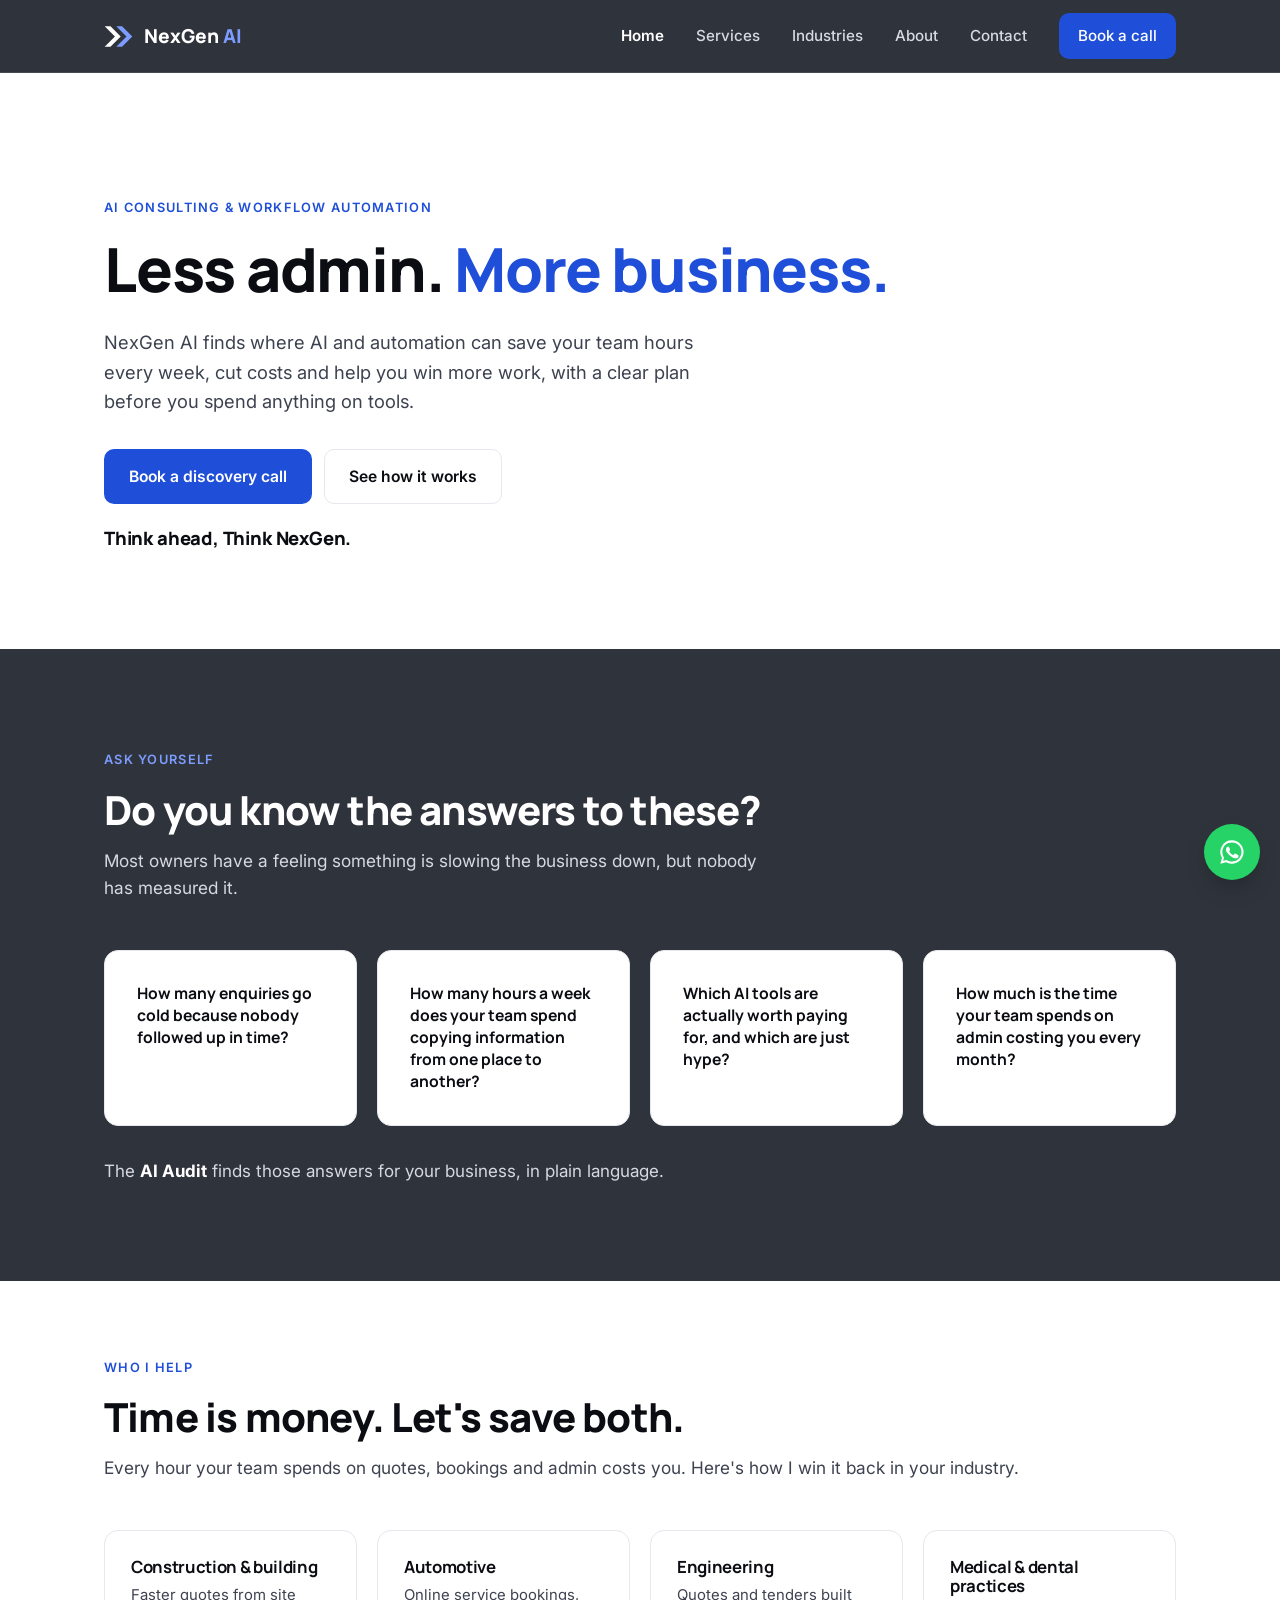
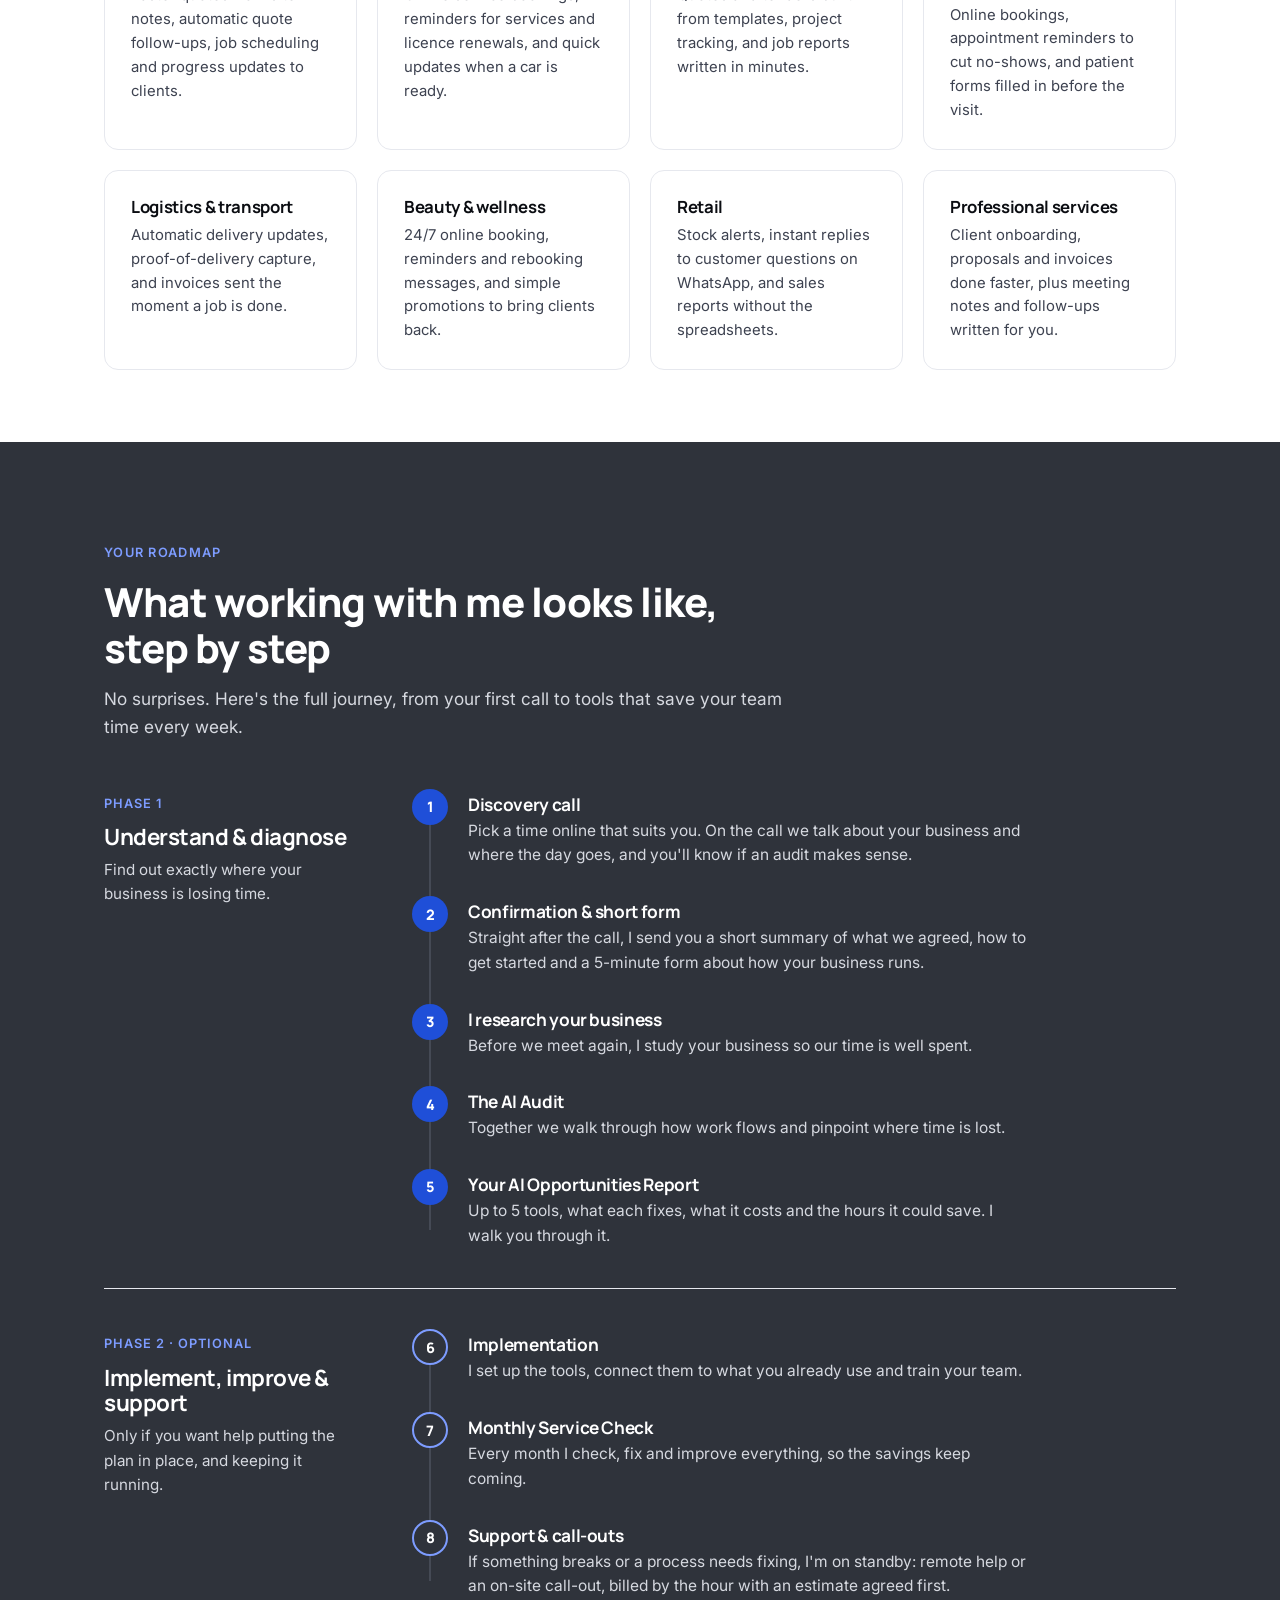
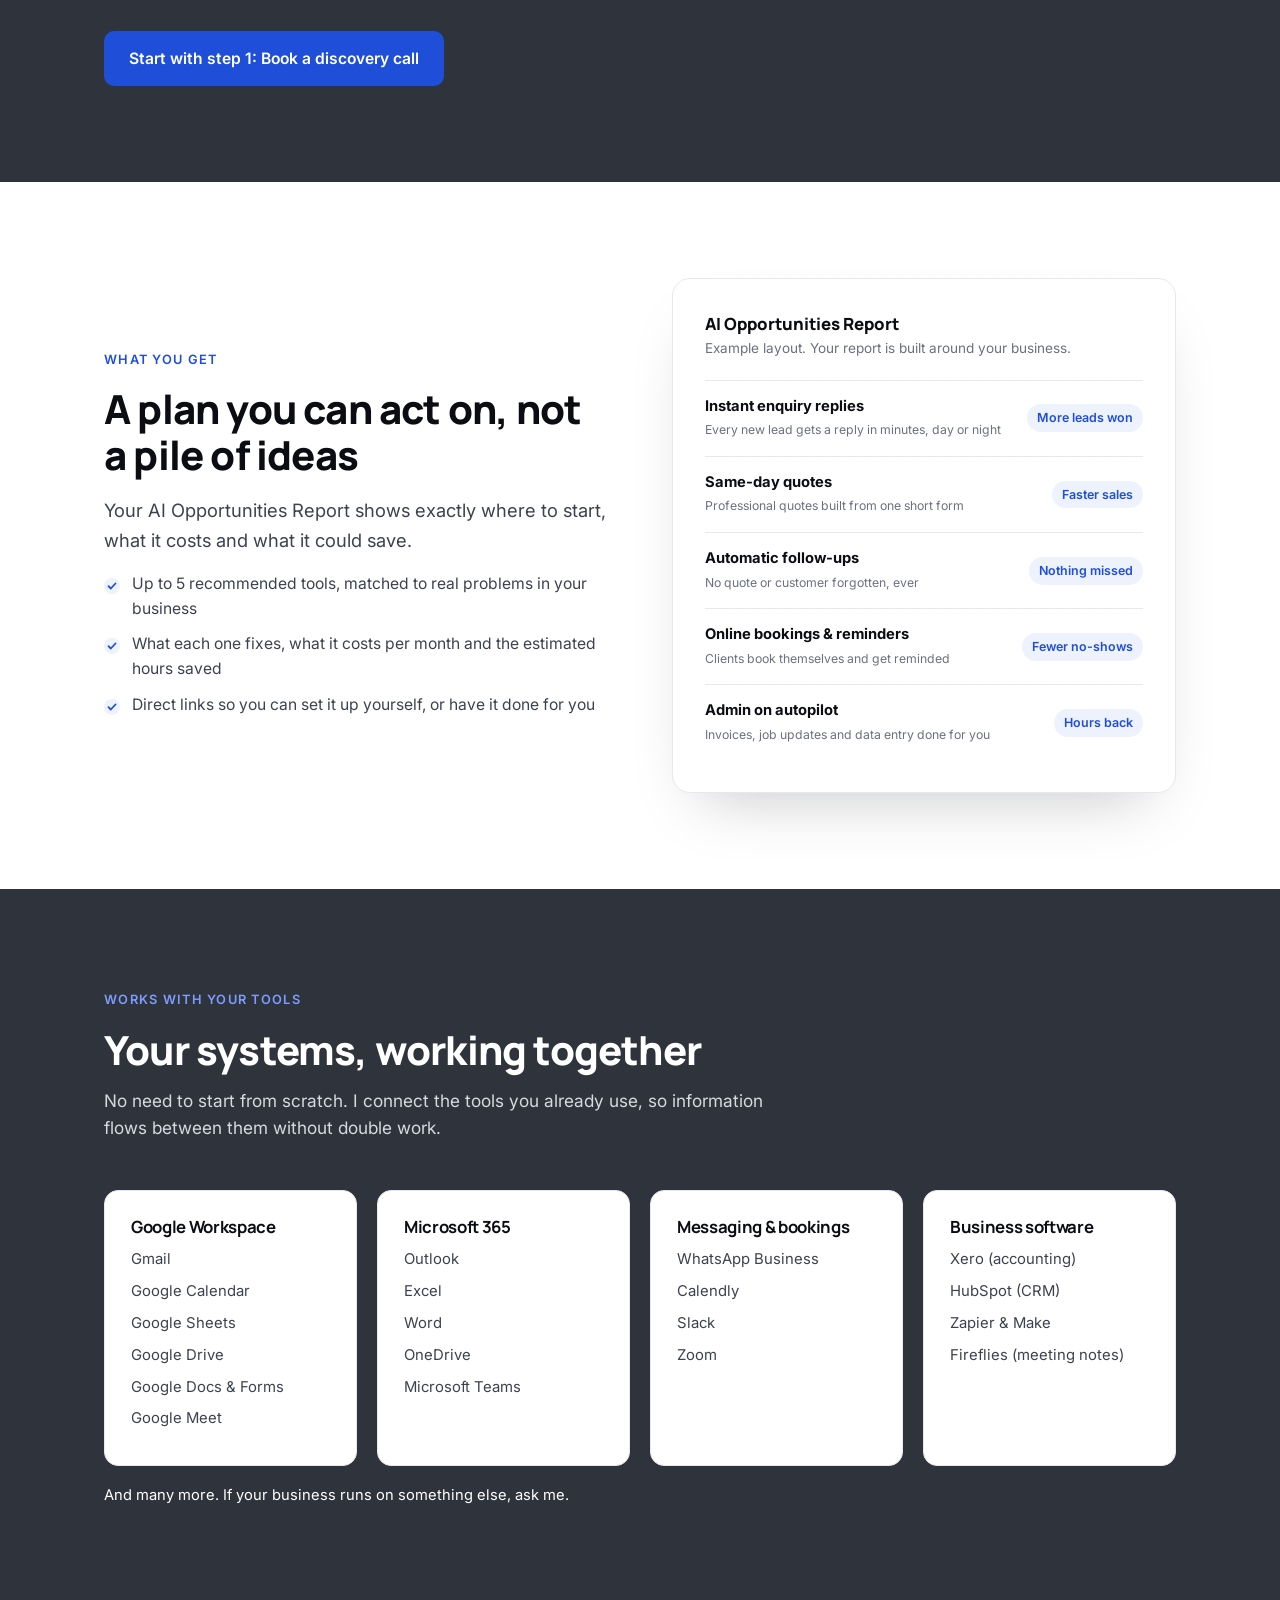
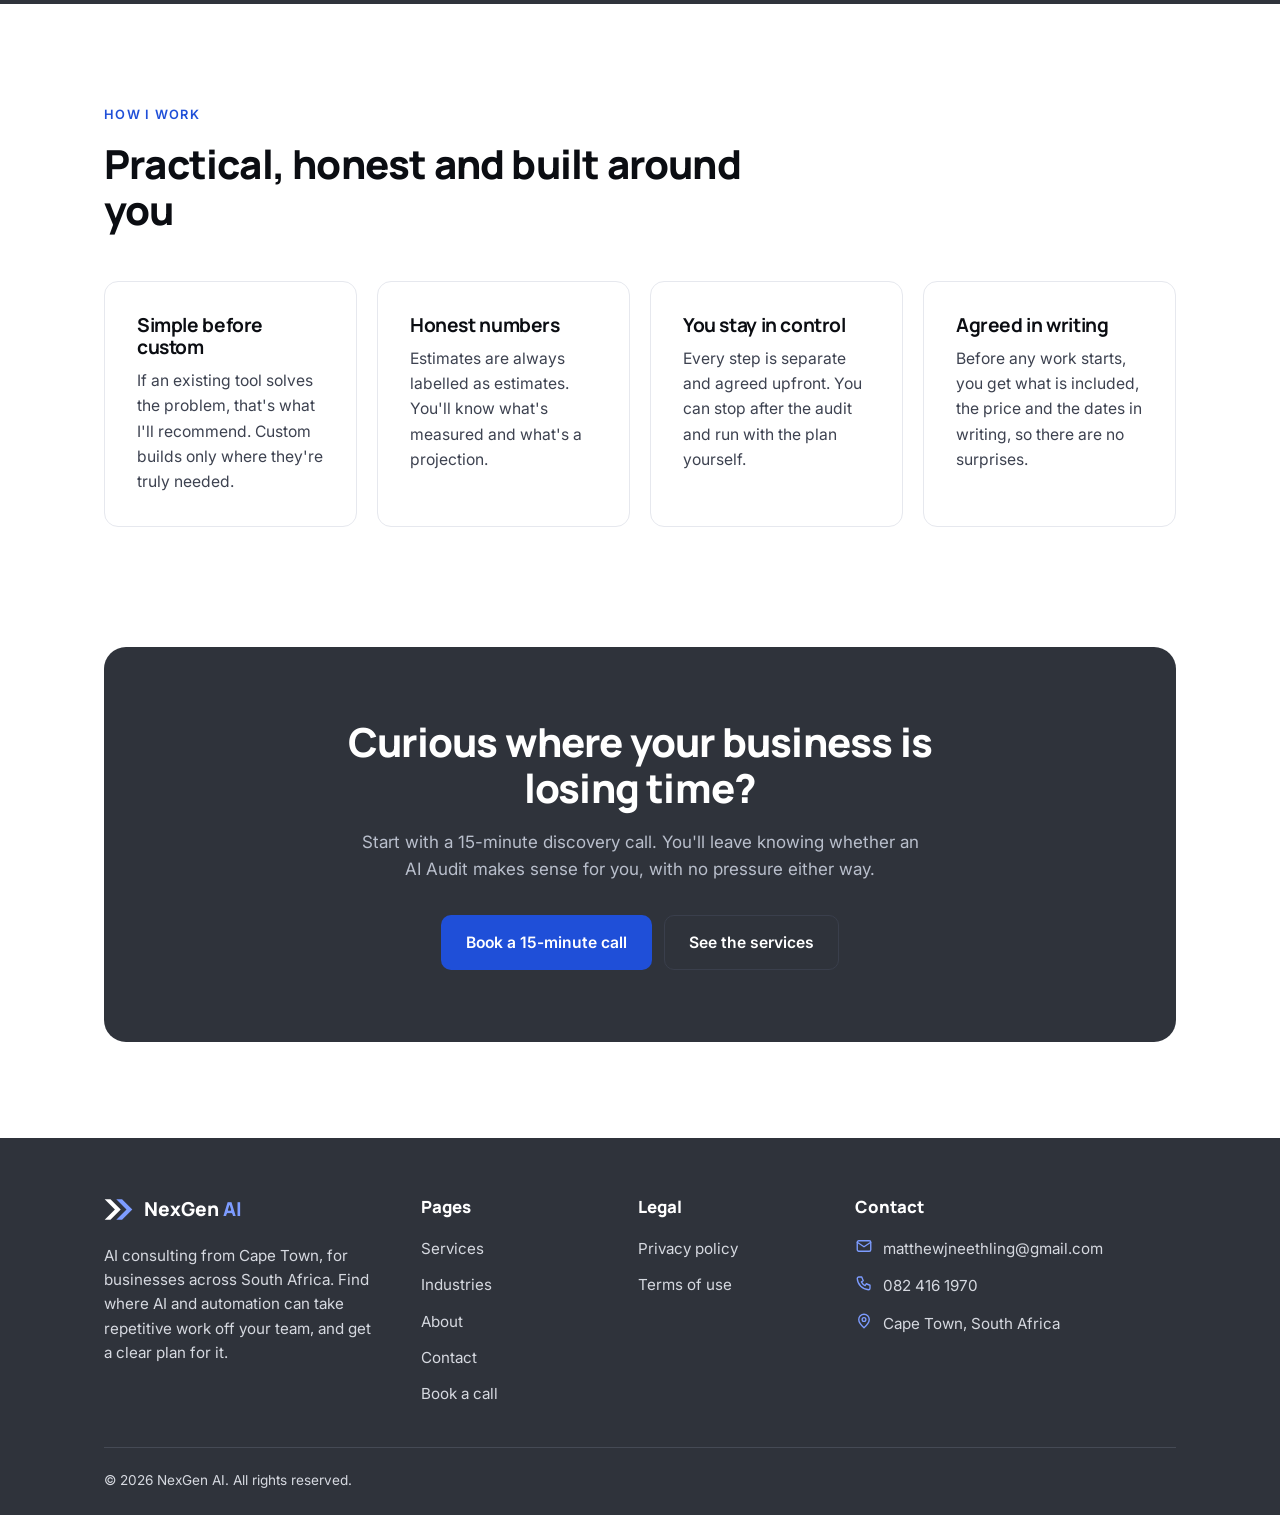
==== index.html @ dd2ae249 "update: website — structured 'Available times' block on booking page (not yet published) Co-Authored" ====
<!doctype html>
<html lang="en">
<head>
  <meta charset="utf-8">
  <meta name="viewport" content="width=device-width, initial-scale=1">
  <title>NexGen AI | AI Consulting in Cape Town</title>
  <meta name="description" content="NexGen AI finds where AI and automation can take repetitive work off your team, and gives you a clear, practical plan before you spend on tools.">
  <link rel="preconnect" href="https://fonts.googleapis.com">
  <link rel="preconnect" href="https://fonts.gstatic.com" crossorigin>
  <link href="https://fonts.googleapis.com/css2?family=Inter:wght@400;500;600&family=Manrope:wght@700;800&display=swap" rel="stylesheet">
  <link rel="icon" href="assets/favicon.svg" type="image/svg+xml">
  <link rel="stylesheet" href="styles.css?v=20">
  <link rel="stylesheet" href="theme-test.css?v=23">
  <script src="main.js?v=3" defer></script>
</head>
<body>
<header class="site-header">
  <nav class="wrap nav" aria-label="Main">
    <a href="index.html" class="logo"><svg class="logo-mark" viewBox="0 0 44 36" aria-hidden="true"><path d="M1 3H9.5L24.5 18L9.5 33H1L16 18Z" class="chev-a block"/><path d="M18 3H26.5L41.5 18L26.5 33H18L33 18Z" class="chev-b block"/></svg><span>NexGen <span class="ai">AI</span></span></a>
    <button class="nav-toggle" aria-label="Open menu" aria-expanded="false"><span></span><span></span><span></span></button>
    <ul class="nav-links">
      <li><a href="index.html" class="active" aria-current="page">Home</a></li>
      <li><a href="services.html">Services</a></li>
      <li><a href="index.html#industries">Industries</a></li>
      <li><a href="about.html">About</a></li>
      <li><a href="contact.html">Contact</a></li>
      <li><a href="book.html" class="btn btn-primary btn-sm">Book a call</a></li>
    </ul>
  </nav>
</header>
<main>
<section class="hero">
  <div class="wrap">
    <span class="eyebrow">AI consulting &amp; workflow automation</span>
    <h1>Less admin. <em>More business.</em></h1>
    <p class="lead">NexGen AI finds where AI and automation can save your team hours every week, cut costs and help you win more work, with a clear plan before you spend anything on tools.</p>
    <div class="btn-row">
      <a href="book.html" class="btn btn-primary">Book a discovery call</a>
      <a href="#how-it-works" class="btn btn-ghost">See how it works</a>
    </div>
    <p class="hero-note hero-slogan">Think ahead, Think NexGen.</p>
  </div>
</section>

<section class="section-soft">
  <div class="wrap">
    <div class="section-head">
      <span class="eyebrow">Ask yourself</span>
      <h2>Do you know the answers to these?</h2>
      <p>Most owners have a feeling something is slowing the business down, but nobody has measured it.</p>
    </div>
    <div class="grid grid-4">
      <div class="card"><p class="question">How many enquiries go cold because nobody followed up in time?</p></div>
      <div class="card"><p class="question">How many hours a week does your team spend copying information from one place to another?</p></div>
      <div class="card"><p class="question">Which AI tools are actually worth paying for, and which are just hype?</p></div>
      <div class="card"><p class="question">How much is the time your team spends on admin costing you every month?</p></div>
    </div>
    <p style="margin-top:32px;color:var(--ink-soft)">The <strong style="color:var(--ink)">AI Audit</strong> finds those answers for your business, in plain language.</p>
  </div>
</section>

<section class="compact" id="industries">
  <div class="wrap">
    <div class="section-head section-head-wide">
      <span class="eyebrow">Who I help</span>
      <h2>Time is money. Let's save both.</h2>
      <p>Every hour your team spends on quotes, bookings and admin costs you. Here's how I win it back in your industry.</p>
    </div>
    <div class="grid grid-4 industry-grid">
      <div class="card industry-card"><h3>Construction &amp; building</h3><p>Faster quotes from site notes, automatic quote follow-ups, job scheduling and progress updates to clients.</p></div>
      <div class="card industry-card"><h3>Automotive</h3><p>Online service bookings, reminders for services and licence renewals, and quick updates when a car is ready.</p></div>
      <div class="card industry-card"><h3>Engineering</h3><p>Quotes and tenders built from templates, project tracking, and job reports written in minutes.</p></div>
      <div class="card industry-card"><h3>Medical &amp; dental practices</h3><p>Online bookings, appointment reminders to cut no-shows, and patient forms filled in before the visit.</p></div>
      <div class="card industry-card"><h3>Logistics &amp; transport</h3><p>Automatic delivery updates, proof-of-delivery capture, and invoices sent the moment a job is done.</p></div>
      <div class="card industry-card"><h3>Beauty &amp; wellness</h3><p>24/7 online booking, reminders and rebooking messages, and simple promotions to bring clients back.</p></div>
      <div class="card industry-card"><h3>Retail</h3><p>Stock alerts, instant replies to customer questions on WhatsApp, and sales reports without the spreadsheets.</p></div>
      <div class="card industry-card"><h3>Professional services</h3><p>Client onboarding, proposals and invoices done faster, plus meeting notes and follow-ups written for you.</p></div>
    </div>
  </div>
</section>

<section id="how-it-works" class="section-soft">
  <div class="wrap">
    <div class="section-head">
      <span class="eyebrow">Your roadmap</span>
      <h2>What working with me looks like, step by step</h2>
      <p>No surprises. Here's the full journey, from your first call to tools that save your team time every week.</p>
    </div>
    <div class="roadmap">
      <div class="road-phase">
        <div class="phase-label"><span>Phase 1</span><h3>Understand &amp; diagnose</h3><p>Find out exactly where your business is losing time.</p></div>
        <ol class="road-steps">
        <li class="road-step"><span class="road-dot">1</span><div><div class="road-top"><h3>Discovery call</h3></div><p>Pick a time online that suits you. On the call we talk about your business and where the day goes, and you'll know if an audit makes sense.</p></div></li>
        <li class="road-step"><span class="road-dot">2</span><div><div class="road-top"><h3>Confirmation &amp; short form</h3></div><p>Straight after the call, I send you a short summary of what we agreed, how to get started and a 5-minute form about how your business runs.</p></div></li>
        <li class="road-step"><span class="road-dot">3</span><div><div class="road-top"><h3>I research your business</h3></div><p>Before we meet again, I study your business so our time is well spent.</p></div></li>
        <li class="road-step"><span class="road-dot">4</span><div><div class="road-top"><h3>The AI Audit</h3></div><p>Together we walk through how work flows and pinpoint where time is lost.</p></div></li>
        <li class="road-step"><span class="road-dot">5</span><div><div class="road-top"><h3>Your AI Opportunities Report</h3></div><p>Up to 5 tools, what each fixes, what it costs and the hours it could save. I walk you through it.</p></div></li>
        </ol>
      </div>
      <div class="road-phase">
        <div class="phase-label"><span>Phase 2 · optional</span><h3>Implement, improve &amp; support</h3><p>Only if you want help putting the plan in place, and keeping it running.</p></div>
        <ol class="road-steps">
        <li class="road-step rm-step-opt"><span class="road-dot">6</span><div><div class="road-top"><h3>Implementation</h3></div><p>I set up the tools, connect them to what you already use and train your team.</p></div></li>
        <li class="road-step rm-step-opt"><span class="road-dot">7</span><div><div class="road-top"><h3>Monthly Service Check</h3></div><p>Every month I check, fix and improve everything, so the savings keep coming.</p></div></li>
        <li class="road-step rm-step-opt"><span class="road-dot">8</span><div><div class="road-top"><h3>Support &amp; call-outs</h3></div><p>If something breaks or a process needs fixing, I'm on standby: remote help or an on-site call-out, billed by the hour with an estimate agreed first.</p></div></li>
        </ol>
      </div>
    </div>
    <div class="btn-row"><a href="book.html" class="btn btn-primary">Start with step 1: Book a discovery call</a></div>
  </div>
</section>

<section>
  <div class="wrap split">
    <div>
      <span class="eyebrow">What you get</span>
      <h2>A plan you can act on, not a pile of ideas</h2>
      <p class="lead" style="margin-top:18px">Your AI Opportunities Report shows exactly where to start, what it costs and what it could save.</p>
      <ul class="ticks">
        <li>Up to 5 recommended tools, matched to real problems in your business</li>
        <li>What each one fixes, what it costs per month and the estimated hours saved</li>
        <li>Direct links so you can set it up yourself, or have it done for you</li>
      </ul>
    </div>
    <div class="report-mock" aria-label="Example of the report layout">
      <div class="rm-title">AI Opportunities Report</div>
      <div class="rm-sub">Example layout. Your report is built around your business.</div>
      <div class="rm-row"><div><b>Instant enquiry replies</b><small>Every new lead gets a reply in minutes, day or night</small></div><span class="rm-tag">More leads won</span></div>
      <div class="rm-row"><div><b>Same-day quotes</b><small>Professional quotes built from one short form</small></div><span class="rm-tag">Faster sales</span></div>
      <div class="rm-row"><div><b>Automatic follow-ups</b><small>No quote or customer forgotten, ever</small></div><span class="rm-tag">Nothing missed</span></div>
      <div class="rm-row"><div><b>Online bookings &amp; reminders</b><small>Clients book themselves and get reminded</small></div><span class="rm-tag">Fewer no-shows</span></div>
      <div class="rm-row"><div><b>Admin on autopilot</b><small>Invoices, job updates and data entry done for you</small></div><span class="rm-tag">Hours back</span></div>
    </div>
  </div>
</section>

<section class="section-soft">
  <div class="wrap">
    <div class="section-head">
      <span class="eyebrow">Works with your tools</span>
      <h2>Your systems, working together</h2>
      <p>No need to start from scratch. I connect the tools you already use, so information flows between them without double work.</p>
    </div>
    <div class="grid grid-4 tool-grid">
      <div class="card tool-card"><h3>Google Workspace</h3><ul class="tool-list"><li>Gmail</li><li>Google Calendar</li><li>Google Sheets</li><li>Google Drive</li><li>Google Docs &amp; Forms</li><li>Google Meet</li></ul></div>
      <div class="card tool-card"><h3>Microsoft 365</h3><ul class="tool-list"><li>Outlook</li><li>Excel</li><li>Word</li><li>OneDrive</li><li>Microsoft Teams</li></ul></div>
      <div class="card tool-card"><h3>Messaging &amp; bookings</h3><ul class="tool-list"><li>WhatsApp Business</li><li>Calendly</li><li>Slack</li><li>Zoom</li></ul></div>
      <div class="card tool-card"><h3>Business software</h3><ul class="tool-list"><li>Xero (accounting)</li><li>HubSpot (CRM)</li><li>Zapier &amp; Make</li><li>Fireflies (meeting notes)</li></ul></div>
    </div>
    <p class="chips-note">And many more. If your business runs on something else, ask me.</p>
  </div>
</section>

<section class="sec-how">
  <div class="wrap">
    <div class="section-head">
      <span class="eyebrow">How I work</span>
      <h2>Practical, honest and built around you</h2>
    </div>
    <div class="grid grid-4">
      <div class="card"><h3>Simple before custom</h3><p>If an existing tool solves the problem, that's what I'll recommend. Custom builds only where they're truly needed.</p></div>
      <div class="card"><h3>Honest numbers</h3><p>Estimates are always labelled as estimates. You'll know what's measured and what's a projection.</p></div>
      <div class="card"><h3>You stay in control</h3><p>Every step is separate and agreed upfront. You can stop after the audit and run with the plan yourself.</p></div>
      <div class="card"><h3>Agreed in writing</h3><p>Before any work starts, you get what is included, the price and the dates in writing, so there are no surprises.</p></div>
    </div>
  </div>
</section>
<section class="sec-cta">
  <div class="wrap">
    <div class="cta-band">
      <h2>Curious where your business is losing time?</h2>
      <p>Start with a 15-minute discovery call. You'll leave knowing whether an AI Audit makes sense for you, with no pressure either way.</p>
      <div class="btn-row">
        <a href="book.html" class="btn btn-primary">Book a 15-minute call</a>
        <a href="services.html" class="btn btn-ghost">See the services</a>
      </div>
    </div>
  </div>
</section>
</main>
<footer class="site-footer">
  <div class="wrap">
    <div class="footer-cols">
      <div class="fcol fcol-brand">
        <a href="index.html" class="logo"><svg class="logo-mark" viewBox="0 0 44 36" aria-hidden="true"><path d="M1 3H9.5L24.5 18L9.5 33H1L16 18Z" class="chev-a block"/><path d="M18 3H26.5L41.5 18L26.5 33H18L33 18Z" class="chev-b block"/></svg><span>NexGen <span class="ai">AI</span></span></a>
        <p>AI consulting from Cape Town, for businesses across South Africa. Find where AI and automation can take repetitive work off your team, and get a clear plan for it.</p>
      </div>
      <div class="fcol">
        <h4>Pages</h4>
        <ul><li><a href="services.html">Services</a></li><li><a href="index.html#industries">Industries</a></li><li><a href="about.html">About</a></li><li><a href="contact.html">Contact</a></li><li><a href="book.html">Book a call</a></li></ul>
      </div>
      <div class="fcol">
        <h4>Legal</h4>
        <ul><li><a href="privacy.html">Privacy policy</a></li><li><a href="terms.html">Terms of use</a></li></ul>
      </div>
      <div class="fcol">
        <h4>Contact</h4>
        <ul class="fcontact"><li><a href="mailto:matthewjneethling@gmail.com" aria-label="Email"><svg class="ficon" viewBox="0 0 24 24" aria-hidden="true"><rect x="3" y="5" width="18" height="14" rx="2"/><path d="m3 7 9 6 9-6"/></svg><span>matthewjneethling@<wbr>gmail.com</span></a></li><li><a href="tel:+27824161970" aria-label="Phone"><svg class="ficon" viewBox="0 0 24 24" aria-hidden="true"><path d="M5 4h4l2 5-2.5 1.5a11 11 0 0 0 5 5L15 13l5 2v4a2 2 0 0 1-2 2A16 16 0 0 1 3 6a2 2 0 0 1 2-2z"/></svg><span>082 416 1970</span></a></li><li><span class="floc" aria-label="Location"><svg class="ficon" viewBox="0 0 24 24" aria-hidden="true"><path d="M12 21s-7-6.2-7-11a7 7 0 0 1 14 0c0 4.8-7 11-7 11z"/><circle cx="12" cy="10" r="2.5"/></svg><span>Cape Town, South Africa</span></span></li></ul>
      </div>
    </div>
    <div class="footer-bottom"><span>© <span data-year>2026</span> NexGen AI. All rights reserved.</span></div>
  </div>
</footer>
<a class="wa-float" href="https://wa.me/27824161970" target="_blank" rel="noopener" aria-label="Chat on WhatsApp"><svg viewBox="0 0 24 24" aria-hidden="true"><path fill="#fff" d="M12 2a10 10 0 0 0-8.6 15.1L2 22l5-1.3A10 10 0 1 0 12 2zm0 18.2c-1.5 0-3-.4-4.3-1.2l-.3-.2-3 .8.8-2.9-.2-.3A8.2 8.2 0 1 1 12 20.2zm4.5-6.1c-.2-.1-1.5-.7-1.7-.8-.2-.1-.4-.1-.6.1l-.8 1c-.1.2-.3.2-.5.1a6.7 6.7 0 0 1-3.3-2.9c-.3-.4.2-.4.7-1.4.1-.2 0-.3 0-.5l-.8-1.8c-.2-.5-.4-.4-.6-.4h-.5a1 1 0 0 0-.7.3 3 3 0 0 0-.9 2.2 5.2 5.2 0 0 0 1.1 2.7 11.9 11.9 0 0 0 4.6 4c1.7.7 2.4.8 3.2.7.5-.1 1.5-.6 1.8-1.2.2-.6.2-1.1.1-1.2l-.4-.3z"/></svg></a>
</body>
</html>
---- styles.css ----
/* NexGen AI — website styles */
:root {
  --ink: #0b0d12;
  --ink-soft: #3d4250;
  --muted: #6b7180;
  --line: #e6e8ee;
  --bg: #ffffff;
  --bg-soft: #f6f7fa;
  --accent: #1f4fd8;
  --accent-dark: #163aa3;
  --accent-tint: #eef2fd;
  --radius: 14px;
  --max: 1120px;
}

* { box-sizing: border-box; margin: 0; padding: 0; }
html { scroll-behavior: smooth; }
body {
  font-family: "Inter", system-ui, -apple-system, sans-serif;
  color: var(--ink);
  background: var(--bg);
  line-height: 1.6;
  font-size: 17px;
  -webkit-font-smoothing: antialiased;
}
img { max-width: 100%; display: block; }
a { color: inherit; }

.wrap { max-width: var(--max); margin: 0 auto; padding: 0 24px; }

h1, h2, h3 { font-family: "Manrope", "Inter", sans-serif; line-height: 1.15; letter-spacing: -0.02em; }
h1 { font-size: clamp(2.3rem, 5.2vw, 3.8rem); font-weight: 800; }
h2 { font-size: clamp(1.7rem, 3.4vw, 2.5rem); font-weight: 800; }
h3 { font-size: 1.2rem; font-weight: 700; }
p.lead { font-size: 1.15rem; color: var(--ink-soft); max-width: 640px; }
.eyebrow {
  display: inline-block; font-size: 0.8rem; font-weight: 600; letter-spacing: 0.1em;
  text-transform: uppercase; color: var(--accent); margin-bottom: 16px;
}

/* Header */
.site-header {
  position: sticky; top: 0; z-index: 50;
  background: rgba(255, 255, 255, 0.92); backdrop-filter: blur(10px);
  border-bottom: 1px solid var(--line);
}
.nav { display: flex; align-items: center; justify-content: space-between; height: 72px; }
.logo { display: flex; align-items: center; gap: 10px; text-decoration: none; font-family: "Manrope", sans-serif; font-weight: 800; font-size: 1.2rem; }
.logo-mark { width: 30px; height: 25px; flex: none; }
.logo-mark path { fill: none; stroke-width: 6; stroke-linecap: round; stroke-linejoin: round; }
.logo-mark .chev-a { stroke: var(--ink); }
.logo-mark .chev-b { stroke: var(--accent); }
.logo span.ai { color: var(--accent); }
.nav-links { display: flex; align-items: center; gap: 32px; list-style: none; }
.nav-links a { text-decoration: none; font-size: 0.95rem; font-weight: 500; color: var(--ink-soft); }
.nav-links a:hover, .nav-links a.active { color: var(--ink); }
.nav-links a.active { font-weight: 600; }
.nav-toggle { display: none; background: none; border: 0; cursor: pointer; padding: 8px; }
.nav-toggle span { display: block; width: 22px; height: 2px; background: var(--ink); margin: 5px 0; }

/* Buttons */
.btn {
  display: inline-flex; align-items: center; gap: 8px; padding: 14px 24px; border-radius: 10px;
  font-weight: 600; font-size: 0.98rem; text-decoration: none; transition: 0.15s ease; border: 1.5px solid transparent;
}
.btn-primary { background: var(--accent); color: #fff; }
.btn-primary:hover { background: var(--accent-dark); }
.btn-ghost { border-color: var(--line); color: var(--ink); background: #fff; }
.btn-ghost:hover { border-color: var(--ink); }
.btn-sm { padding: 10px 18px; font-size: 0.9rem; }
.btn-row { display: flex; flex-wrap: wrap; gap: 12px; margin-top: 32px; }

/* Sections */
section { padding: 96px 0; }
.section-soft { background: var(--bg-soft); }
.section-head { max-width: 680px; margin-bottom: 48px; }
.section-head p { color: var(--ink-soft); margin-top: 14px; font-size: 1.08rem; }

.hero { padding: 120px 0 96px; }
.hero h1 { max-width: 860px; }
.hero h1 em { font-style: normal; color: var(--accent); }
.hero p.lead { margin-top: 24px; }
.hero-note { margin-top: 20px; font-size: 0.9rem; color: var(--muted); }

.page-hero { padding: 96px 0 56px; border-bottom: 1px solid var(--line); }
.page-hero p.lead { margin-top: 20px; }

/* Grids & cards */
.grid { display: grid; gap: 20px; }
.grid-3 { grid-template-columns: repeat(3, 1fr); }
.grid-2 { grid-template-columns: repeat(2, 1fr); }
.grid-4 { grid-template-columns: repeat(4, 1fr); }
.card {
  background: #fff; border: 1px solid var(--line); border-radius: var(--radius); padding: 32px;
}
.card h3 { margin-bottom: 10px; }
.card p { color: var(--ink-soft); font-size: 0.98rem; }
.card .num {
  font-family: "Manrope", sans-serif; font-weight: 800; font-size: 0.85rem; color: var(--accent);
  background: var(--accent-tint); width: 36px; height: 36px; border-radius: 9px;
  display: grid; place-items: center; margin-bottom: 20px;
}
.question { font-family: "Manrope", sans-serif; font-weight: 700; font-size: 1.15rem; line-height: 1.4; }

.ticks { list-style: none; margin-top: 16px; }
.ticks li { position: relative; padding-left: 28px; margin: 10px 0; color: var(--ink-soft); font-size: 0.98rem; }
.ticks li::before {
  content: ""; position: absolute; left: 0; top: 7px; width: 16px; height: 16px; border-radius: 50%;
  background: var(--accent-tint) url("data:image/svg+xml,%3Csvg xmlns='http://www.w3.org/2000/svg' viewBox='0 0 16 16'%3E%3Cpath d='M4.5 8.2l2.3 2.3 4.7-5' fill='none' stroke='%231f4fd8' stroke-width='1.8' stroke-linecap='round' stroke-linejoin='round'/%3E%3C/svg%3E") center/16px no-repeat;
}

/* Split layout */
.split { display: grid; grid-template-columns: 1fr 1fr; gap: 64px; align-items: center; }
.report-mock {
  background: #fff; border: 1px solid var(--line); border-radius: 18px; padding: 32px;
  box-shadow: 0 30px 60px -30px rgba(11, 13, 18, 0.25);
}
.report-mock .rm-title { font-family: "Manrope", sans-serif; font-weight: 800; font-size: 1.05rem; }
.report-mock .rm-sub { color: var(--muted); font-size: 0.85rem; margin-bottom: 20px; }
.rm-row { display: grid; grid-template-columns: 1fr auto; gap: 12px; padding: 14px 0; border-top: 1px solid var(--line); font-size: 0.92rem; }
.rm-row b { display: block; }
.rm-row small { color: var(--muted); }
.rm-tag { font-size: 0.78rem; font-weight: 600; color: var(--accent); background: var(--accent-tint); padding: 4px 10px; border-radius: 99px; align-self: center; white-space: nowrap; }

/* Services */
.service { display: grid; grid-template-columns: 220px 1fr; gap: 48px; padding: 48px 0; border-top: 1px solid var(--line); }
.service:first-child { border-top: 0; padding-top: 0; }
.service-label .step { font-size: 0.8rem; font-weight: 600; letter-spacing: 0.08em; text-transform: uppercase; color: var(--muted); }
.service-label h3 { font-size: 1.5rem; margin-top: 8px; }
.service-label .badge { display: inline-block; margin-top: 12px; font-size: 0.78rem; font-weight: 600; color: #fff; background: var(--ink); padding: 4px 10px; border-radius: 99px; }
.service-body p { color: var(--ink-soft); }
.service-body p.quote { font-size: 1.15rem; color: var(--ink); font-weight: 500; margin-bottom: 12px; }

/* FAQ */
.faq details { border-top: 1px solid var(--line); padding: 22px 0; }
.faq details:last-child { border-bottom: 1px solid var(--line); }
.faq summary { cursor: pointer; font-weight: 600; font-size: 1.05rem; list-style: none; display: flex; justify-content: space-between; gap: 16px; }
.faq summary::after { content: "+"; color: var(--accent); font-size: 1.4rem; line-height: 1; }
.faq details[open] summary::after { content: "–"; }
.faq details p { margin-top: 12px; color: var(--ink-soft); max-width: 760px; }

/* About */
.portrait {
  aspect-ratio: 4 / 5; border-radius: 18px; background: var(--bg-soft); border: 1px dashed #c9ced9;
  display: grid; place-items: center; color: var(--muted); font-size: 0.9rem; text-align: center; padding: 24px;
}
.about-split { grid-template-columns: 320px 1fr; }
.portrait-img { width: 100%; height: auto; max-width: 320px; aspect-ratio: 4 / 5; object-fit: cover; object-position: center 20%; border-radius: 18px; }
@media (max-width: 960px) { .about-split { grid-template-columns: 1fr; } .portrait-img { max-width: 240px; display: block; margin: 0 auto; } }
.prose p { color: var(--ink-soft); margin-bottom: 18px; font-size: 1.05rem; }
.prose p strong { color: var(--ink); }

/* Contact */
.contact-card { display: flex; flex-direction: column; gap: 6px; text-decoration: none; transition: 0.15s ease; }
.contact-card:hover { border-color: var(--ink); }
.contact-card .label { font-size: 0.8rem; font-weight: 600; letter-spacing: 0.08em; text-transform: uppercase; color: var(--muted); }
.contact-card .value { font-family: "Manrope", sans-serif; font-weight: 700; font-size: 1.1rem; white-space: nowrap; }
.contact-grid { grid-template-columns: 1.5fr 1fr 1fr; }
.footer-grid li { white-space: nowrap; }
.contact-card .hint { color: var(--accent); font-size: 0.9rem; font-weight: 600; margin-top: 8px; }

/* Booking */
.booking-layout { display: grid; grid-template-columns: 340px 1fr; gap: 48px; align-items: start; }
.calendly-inline-widget { min-width: 320px; height: 720px; border: 1px solid var(--line); border-radius: var(--radius); overflow: hidden; }

/* CTA band */
.cta-band { background: var(--ink); color: #fff; border-radius: 22px; padding: 72px 56px; text-align: center; }
.cta-band h2 { max-width: 700px; margin: 0 auto; }
.cta-band p { color: #b9bfcc; margin: 18px auto 0; max-width: 560px; }
.cta-band .btn-row { justify-content: center; }
.cta-band .btn-ghost { background: transparent; color: #fff; border-color: #3a3f4c; }
.cta-band .btn-ghost:hover { border-color: #fff; }

/* Footer */
.site-footer { border-top: 1px solid var(--line); padding: 56px 0 40px; font-size: 0.92rem; color: var(--ink-soft); }
.footer-grid { display: grid; grid-template-columns: 1.6fr 1fr 1.4fr; gap: 40px; }
.footer-grid h4 { font-size: 0.8rem; text-transform: uppercase; letter-spacing: 0.08em; color: var(--muted); margin-bottom: 14px; }
.footer-grid ul { list-style: none; }
.footer-grid li { margin: 8px 0; }
.footer-grid a { text-decoration: none; }
.footer-grid a:hover { color: var(--ink); }
.footer-bottom { margin-top: 48px; padding-top: 24px; border-top: 1px solid var(--line); color: var(--muted); font-size: 0.85rem; }

/* Responsive */
@media (max-width: 960px) {
  .grid-3, .grid-4 { grid-template-columns: 1fr 1fr; }
  .split, .booking-layout, .contact-grid { grid-template-columns: 1fr; gap: 40px; }
  .contact-grid { gap: 20px; }
  .service { grid-template-columns: 1fr; gap: 16px; }
}
@media (max-width: 720px) {
  body { font-size: 16px; }
  .wrap { padding: 0 16px; }
  section { padding: 72px 0; }
  .hero { padding: 72px 0 64px; }
  .page-hero { padding: 64px 0 40px; }
  .grid-3, .grid-4, .grid-2, .footer-grid { grid-template-columns: 1fr; }
  .nav-toggle { display: block; }
  .nav-links {
    display: none; position: absolute; top: 72px; left: 0; right: 0; flex-direction: column; align-items: flex-start;
    gap: 0; background: #fff; border-bottom: 1px solid var(--line); padding: 8px 16px 20px;
  }
  .nav-links.open { display: flex; }
  .nav-links li { width: 100%; }
  .nav-links a { display: block; padding: 12px 0; font-size: 1.05rem; }
  .nav-links .btn { margin-top: 8px; text-align: center; width: 100%; padding: 14px; }
  .cta-band { padding: 56px 24px; }
  .card { padding: 26px; }
}

/* Fixes: nav button colour, logo spacing */
.nav-links a.btn-primary { color: #fff; }
/* logo text kept in one span */

/* Roadmap (Home) */
.roadmap { display: flex; flex-direction: column; gap: 40px; }
.road-phase { display: grid; grid-template-columns: 260px 1fr; gap: 48px; padding-top: 40px; border-top: 1px solid var(--line); }
.road-phase:first-child { border-top: 0; padding-top: 0; }
.phase-label span { font-size: 0.8rem; font-weight: 600; letter-spacing: 0.08em; text-transform: uppercase; color: var(--accent); }
.phase-label h3 { font-size: 1.4rem; margin: 8px 0; }
.phase-label p { color: var(--ink-soft); font-size: 0.95rem; }
.road-steps { list-style: none; position: relative; }
.road-steps::before { content: ""; position: absolute; left: 17px; top: 18px; bottom: 18px; width: 2px; background: var(--line); }
.road-step { position: relative; display: grid; grid-template-columns: 36px 1fr; gap: 20px; padding: 0 0 28px; }
.road-step:last-child { padding-bottom: 0; }
.road-dot {
  position: relative; z-index: 1; width: 36px; height: 36px; border-radius: 50%; background: var(--accent); color: #fff;
  display: grid; place-items: center; font-family: "Manrope", sans-serif; font-weight: 800; font-size: 0.9rem;
}
.rm-step-opt .road-dot { background: #fff; color: var(--accent); border: 2px solid var(--accent); }
.road-top { display: flex; flex-wrap: wrap; align-items: center; gap: 10px; padding-top: 6px; }
.road-top h3 { font-size: 1.08rem; }
.road-tag { font-size: 0.75rem; font-weight: 600; color: var(--ink-soft); background: var(--bg-soft); border: 1px solid var(--line); padding: 3px 10px; border-radius: 99px; }
.road-step p { color: var(--ink-soft); font-size: 0.97rem; margin-top: 4px; max-width: 560px; }
@media (max-width: 960px) { .road-phase { grid-template-columns: 1fr; gap: 24px; } }

/* Chips: industries and tools */
section.compact { padding: 72px 0; }
.chips { list-style: none; display: flex; flex-wrap: wrap; gap: 10px; }
.chips li { padding: 10px 18px; border: 1px solid var(--line); border-radius: 99px; background: #fff; font-weight: 500; font-size: 0.95rem; color: var(--ink); }
.chips-tools li { font-weight: 600; }
.chips-note { margin-top: 18px; color: var(--muted); font-size: 0.92rem; }

/* WhatsApp button */
.wa-float {
  position: fixed; right: 20px; bottom: 20px; z-index: 60; width: 56px; height: 56px; border-radius: 50%;
  background: #25d366; display: grid; place-items: center; box-shadow: 0 10px 24px -8px rgba(0,0,0,.35); transition: transform .15s ease;
}
.wa-float:hover { transform: scale(1.06); }
.wa-float svg { width: 28px; height: 28px; }
@media (max-width: 720px) {
  section.compact { padding: 56px 0; }
  .chips li { padding: 8px 14px; font-size: 0.9rem; }
  .wa-float { right: 16px; bottom: 16px; width: 52px; height: 52px; }
}

/* Very small phones */
.booking-layout > * { min-width: 0; }
@media (max-width: 400px) {
  .contact-card .value { font-size: 0.98rem; white-space: normal; overflow-wrap: anywhere; }
  .calendly-inline-widget { min-width: 0 !important; }
}

/* Industry cards */
.industry-card { padding: 26px; }
.industry-card h3 { font-size: 1.05rem; margin-bottom: 8px; }
.industry-card p { font-size: 0.93rem; }
@media (max-width: 720px) { .industry-grid { grid-template-columns: 1fr 1fr; gap: 12px; } .industry-card { padding: 18px; } .industry-card p { font-size: 0.88rem; } }
@media (max-width: 420px) { .industry-grid { grid-template-columns: 1fr; } }
section[id] { scroll-margin-top: 80px; }

/* Tool group cards */
.tool-card { padding: 26px; }
.tool-card h3 { font-size: 1.05rem; }
.tool-card .ticks { margin-top: 12px; }
.tool-card .ticks li { margin: 8px 0; font-size: 0.93rem; }
@media (max-width: 720px) { .tool-grid { grid-template-columns: 1fr 1fr; gap: 12px; } .tool-card { padding: 18px; } }
@media (max-width: 420px) { .tool-grid { grid-template-columns: 1fr; } }
.tool-list { list-style: none; margin-top: 12px; }
.tool-list li { margin: 8px 0; font-size: 0.93rem; color: var(--ink-soft); }
.section-head-wide { max-width: none; }

/* Footer legal links + legal pages */
.footer-bottom { display: flex; flex-wrap: wrap; justify-content: space-between; gap: 12px 24px; }
.legal-links { display: flex; flex-wrap: wrap; gap: 8px 20px; }
.legal-links a { color: var(--muted); text-decoration: none; }
.legal-links a:hover { color: var(--ink); text-decoration: underline; }
.legal { max-width: 808px; margin-left: max(0px, calc((100% - 1120px) / 2)); margin-right: auto; }
.legal h2 { font-size: 1.25rem; margin: 36px 0 10px; }
.legal p, .legal li { color: var(--ink-soft); font-size: 1rem; margin-bottom: 10px; }
.legal ul { padding-left: 22px; margin-bottom: 10px; }
.legal a { color: var(--accent); font-weight: 500; }
.legal-date { color: var(--muted); font-size: 0.9rem; }
@media (max-width: 720px) { .footer-bottom { flex-direction: column; } }
.footer-bottom { padding-bottom: 56px; } .legal-links { padding-right: 76px; }

/* Booking page: structured call hours */
.hours { margin-top: 32px; padding: 20px 22px; border: 1px solid var(--line); border-radius: var(--radius); background: var(--bg-soft); }
.hours h3 { font-size: 1.05rem; margin-bottom: 12px; }
.hours-list { list-style: none; }
.hours-list li { display: flex; justify-content: space-between; gap: 16px; padding: 12px 0; border-top: 1px solid var(--line); font-size: 0.97rem; }
.hours-list li:first-child { border-top: 0; padding-top: 0; }
.hours-list span { color: var(--ink-soft); }
.hours-list strong { color: var(--ink); font-weight: 600; white-space: nowrap; }
.hours-note { margin-top: 14px; padding-top: 14px; border-top: 1px solid var(--line); color: var(--ink-soft); font-size: 0.9rem; }
.hours-note a { color: var(--accent); font-weight: 600; }
---- theme-test.css ----
/* TEST THEME — gray/white rhythm (remove this file + link to reset) */
:root { --gray-band: #2f333b; --gray-band-line: #454a55; }
.site-header { background: var(--gray-band); border-bottom-color: var(--gray-band-line); }
.site-header .logo, .site-header .logo span { color: #fff; }
.site-header .logo-mark .chev-a { stroke: #fff; }
.site-header .logo .ai, .site-header .logo-mark .chev-b { color: #7d9cff; stroke: #7d9cff; }
.site-header .nav-links a { color: #d6d9e0; }
.site-header .nav-links a:hover, .site-header .nav-links a.active { color: #fff; }
.site-header .nav-links a.btn-primary { color: #fff; }
.site-header .nav-toggle span { background: #fff; }
@media (max-width: 720px) { .site-header .nav-links { background: var(--gray-band); border-bottom-color: var(--gray-band-line); } }

/* Alternating bands: gray sections with white text, cards stay white */
.section-soft { background: var(--gray-band); }
.section-soft h2, .section-soft .section-head p, .section-soft > .wrap > p,
.section-soft .lead, .section-soft .ticks li { color: #fff; }
.section-soft .section-head p, .section-soft .lead { color: #d6d9e0; }
.section-soft .eyebrow { color: #7d9cff; }
.section-soft .phase-label h3 { color: #fff; } .section-soft .phase-label p, .section-soft .road-step p { color: #d6d9e0; }
.section-soft .road-top h3 { color: #fff; } .section-soft .road-steps::before { background: var(--gray-band-line); }
.section-soft .rm-step-opt .road-dot { background: var(--gray-band); }
.section-soft .card h3, .section-soft .card .question { color: var(--ink); }
.section-soft .card p { color: var(--ink-soft); }
.section-soft .faq summary { color: #fff; } .section-soft .faq details p { color: #d6d9e0; }
.section-soft .faq details { border-color: var(--gray-band-line); }
.section-soft .btn-ghost { background: transparent; color: #fff; border-color: #6b7180; }
.section-soft .ticks li::before { background-color: #fff; }
.section-soft strong { color: #fff; }
.section-soft .card strong { color: var(--ink); }
.section-soft > .wrap > p[style] { color: #d6d9e0 !important; }
.section-soft > .wrap > p[style] strong { color: #fff !important; }
.section-soft .phase-label span { color: #7d9cff; }
.section-soft .rm-step-opt .road-dot { color: #fff; border-color: #7d9cff; }
.cta-band { background: var(--gray-band); }
.contact-card { background: var(--gray-band); border-color: var(--gray-band); }
.contact-card .label { color: #b9bfcc; }
.contact-card .value { color: #fff; }
.contact-card .hint { color: #7d9cff; }
.contact-card:hover { border-color: #7d9cff; }
/* Block chevrons (sharp, filled) */
.logo-mark path.block { stroke: none !important; }
.logo-mark .chev-a.block { fill: var(--ink); }
.logo-mark .chev-b.block { fill: var(--accent); }
.site-header .logo-mark .chev-a.block { fill: #fff; }
.site-header .logo-mark .chev-b.block { fill: #7d9cff; }
.site-footer .logo, .site-footer .logo > span { color: var(--ink); }
.hero-slogan { font-family: "Manrope", sans-serif; font-weight: 800; font-size: 1.15rem; color: var(--ink); letter-spacing: -0.01em; }

/* Gray footer */
.site-footer { background: var(--gray-band); border-top: 0; color: #d6d9e0; }
.site-footer p, .site-footer li, .site-footer .footer-bottom { color: #d6d9e0; }
.site-footer a { color: #d6d9e0; }
.site-footer a:hover { color: #fff; }
.site-footer h4 { color: #8d96a8; }
.site-footer .logo, .site-footer .logo > span { color: #fff; }
.site-footer .logo .ai { color: #7d9cff; }
.site-footer .logo-mark .chev-a.block { fill: #fff; }
.site-footer .logo-mark .chev-b.block { fill: #7d9cff; }
.site-footer .footer-bottom { border-top-color: var(--gray-band-line); }
.footer-grid { grid-template-columns: 1.6fr 1fr 1fr 1.4fr; }
@media (max-width: 960px) { .footer-grid { grid-template-columns: 1fr 1fr; } }
@media (max-width: 720px) { .footer-grid { grid-template-columns: 1fr; } }

/* Horizontal footer */
.site-footer { padding: 40px 0 28px; }
.footer-main { display: grid; grid-template-columns: 1fr 2.2fr; gap: 48px; align-items: start; }
.footer-brand p { margin-top: 12px; max-width: 320px; font-size: 0.9rem; line-height: 1.55; }
.footer-rows { display: flex; flex-direction: column; gap: 14px; }
.frow { display: grid; grid-template-columns: 84px 1fr; align-items: center; gap: 16px; }
.frow h4 { margin: 0; }
.frow ul { list-style: none; display: flex; flex-wrap: wrap; gap: 8px 26px; margin: 0; padding: 0; }
.frow li { margin: 0; white-space: normal; }
.frow a, .floc { display: inline-flex; align-items: center; gap: 9px; text-decoration: none; }
.ficon { width: 18px; height: 18px; flex: none; fill: none; stroke: #7d9cff; stroke-width: 1.8; stroke-linecap: round; stroke-linejoin: round; }
.site-footer .footer-bottom { margin-top: 28px; padding-top: 20px; padding-bottom: 0; }
@media (max-width: 960px) { .footer-main { grid-template-columns: 1fr; gap: 28px; } }
@media (max-width: 720px) { .frow { grid-template-columns: 1fr; gap: 8px; } .site-footer .footer-bottom { padding-bottom: 56px; } }
.footer-main { grid-template-columns: 0.8fr 2.6fr; gap: 40px; }
.frow { grid-template-columns: 76px 1fr; }
.frow ul { gap: 8px 22px; }
@media (max-width: 960px) { .footer-main { grid-template-columns: 1fr; gap: 28px; } }
@media (max-width: 720px) { .frow { grid-template-columns: 1fr; } }

/* Footer: tighter, Pages + Legal side by side, Contact below */
.site-footer { padding: 32px 0 20px; }
.footer-main { grid-template-columns: 1fr 2.4fr; gap: 40px; }
.footer-brand p { max-width: 340px; }
.footer-rows { display: grid; grid-template-columns: auto 1fr; gap: 18px 56px; align-items: start; }
.frow { display: block; }
.frow h4 { margin: 0 0 8px; }
.frow-contact, .frow:last-child { grid-column: 1 / -1; }
.site-footer .footer-bottom { margin-top: 20px; padding-top: 14px; }
@media (max-width: 960px) { .footer-main { grid-template-columns: 1fr; gap: 20px; } .footer-rows { gap: 16px 32px; } }
@media (max-width: 720px) { .footer-rows { grid-template-columns: 1fr; gap: 14px; } .site-footer .footer-bottom { padding-bottom: 56px; } }

/* Only the double white gap before the final call-to-action box */
.sec-how { padding-bottom: 24px; }

/* Footer: 4 equal-style columns (brand · Pages · Legal · Contact) */
.site-footer { padding: 56px 0 24px; }
.footer-cols { display: grid; grid-template-columns: 1.25fr 0.8fr 0.8fr 1.45fr; gap: 40px; align-items: start; }
.fcol h4 { margin: 0 0 16px; font-family: "Manrope", sans-serif; font-size: 1.05rem; font-weight: 800; letter-spacing: 0; text-transform: none; color: #fff; }
.fcol ul { list-style: none; margin: 0; padding: 0; display: flex; flex-direction: column; gap: 12px; }
.fcol li { margin: 0; font-size: 0.95rem; }
.fcol-brand p { margin-top: 14px; max-width: 320px; font-size: 0.95rem; line-height: 1.6; }
.fcol a, .floc { display: inline-flex; align-items: flex-start; gap: 10px; text-decoration: none; }
.fcol a { color: #d6d9e0; } .fcol a:hover { color: #fff; }
.fcol .logo { align-items: center; }
.fcontact span { overflow-wrap: anywhere; }
.site-footer .footer-bottom { margin-top: 40px; padding-top: 22px; padding-bottom: 0; }
@media (max-width: 960px) { .footer-cols { grid-template-columns: 1fr 1fr; gap: 32px 28px; } }
@media (max-width: 720px) { .site-footer { padding: 44px 0 20px; } .footer-cols { grid-template-columns: 1fr; gap: 28px; } .site-footer .footer-bottom { padding-bottom: 56px; } }

/* Footer: Pages | Legal | Contact always side by side (wide, short rectangle) */
@media (max-width: 960px) {
  .site-footer { padding: 36px 0 20px; }
  .footer-cols { grid-template-columns: 0.8fr 0.8fr 1.5fr; gap: 24px 20px; }
  .fcol-brand { grid-column: 1 / -1; }
  .fcol-brand p { max-width: 520px; }
  .fcol h4 { margin-bottom: 12px; font-size: 1rem; }
  .fcol ul { gap: 9px; }
  .fcol li { font-size: 0.88rem; }
  .fcol a, .floc { gap: 8px; }
  .ficon { width: 16px; height: 16px; }
  .site-footer .footer-bottom { margin-top: 28px; padding-top: 18px; }
}
@media (max-width: 480px) {
  .footer-cols { grid-template-columns: 1fr 1fr; gap: 22px 16px; }
  .fcol:last-child { grid-column: 1 / -1; }
}
@media (max-width: 480px) { .fcol-brand p { display: none; } }
@media (max-width: 960px) { .footer-cols { grid-template-columns: 0.72fr 0.72fr 1.75fr; } .fcontact span { font-size: 0.84rem; } }
@media (max-width: 480px) { .footer-cols { grid-template-columns: 1fr 1fr; } .fcontact span { font-size: 0.88rem; } }

/* Footer: short paragraph LEFT, Pages | Legal | Contact columns RIGHT — at every width */
@media (max-width: 960px) {
  .footer-cols { grid-template-columns: 0.95fr 0.62fr 0.72fr 1.7fr; gap: 20px 14px; }
  .fcol-brand { grid-column: auto; }
  .fcol-brand p { font-size: 0.8rem; line-height: 1.5; margin-top: 10px; }
  .fcol h4 { font-size: 0.95rem; margin-bottom: 10px; }
  .fcol li { font-size: 0.82rem; }
  .fcontact span { font-size: 0.8rem; }
  .fcol a, .floc { gap: 7px; }
}
@media (max-width: 480px) {
  .footer-cols { grid-template-columns: 1fr 1fr; gap: 22px 16px; }
  .fcol-brand { grid-column: 1 / -1; }
  .fcol-brand p { display: block; font-size: 0.9rem; }
  .fcol:last-child { grid-column: 1 / -1; }
  .fcol li, .fcontact span { font-size: 0.9rem; }
}
@media (max-width: 960px) and (min-width: 481px) {
  .footer-cols { grid-template-columns: 1.2fr 0.55fr 0.62fr 1.55fr; gap: 18px 12px; }
  .site-footer .fcol-brand .logo { font-size: 1.05rem; gap: 8px; white-space: nowrap; }
  .site-footer .fcol-brand .logo-mark { width: 24px; height: 20px; }
  .fcol-brand p { font-size: 0.78rem; }
}
@media (max-width: 960px) and (min-width: 481px) {
  .footer-cols { grid-template-columns: 1.05fr 0.62fr 0.72fr 1.5fr; }
  .fcol:nth-child(2) li a, .fcol:nth-child(3) li a { white-space: nowrap; }
}
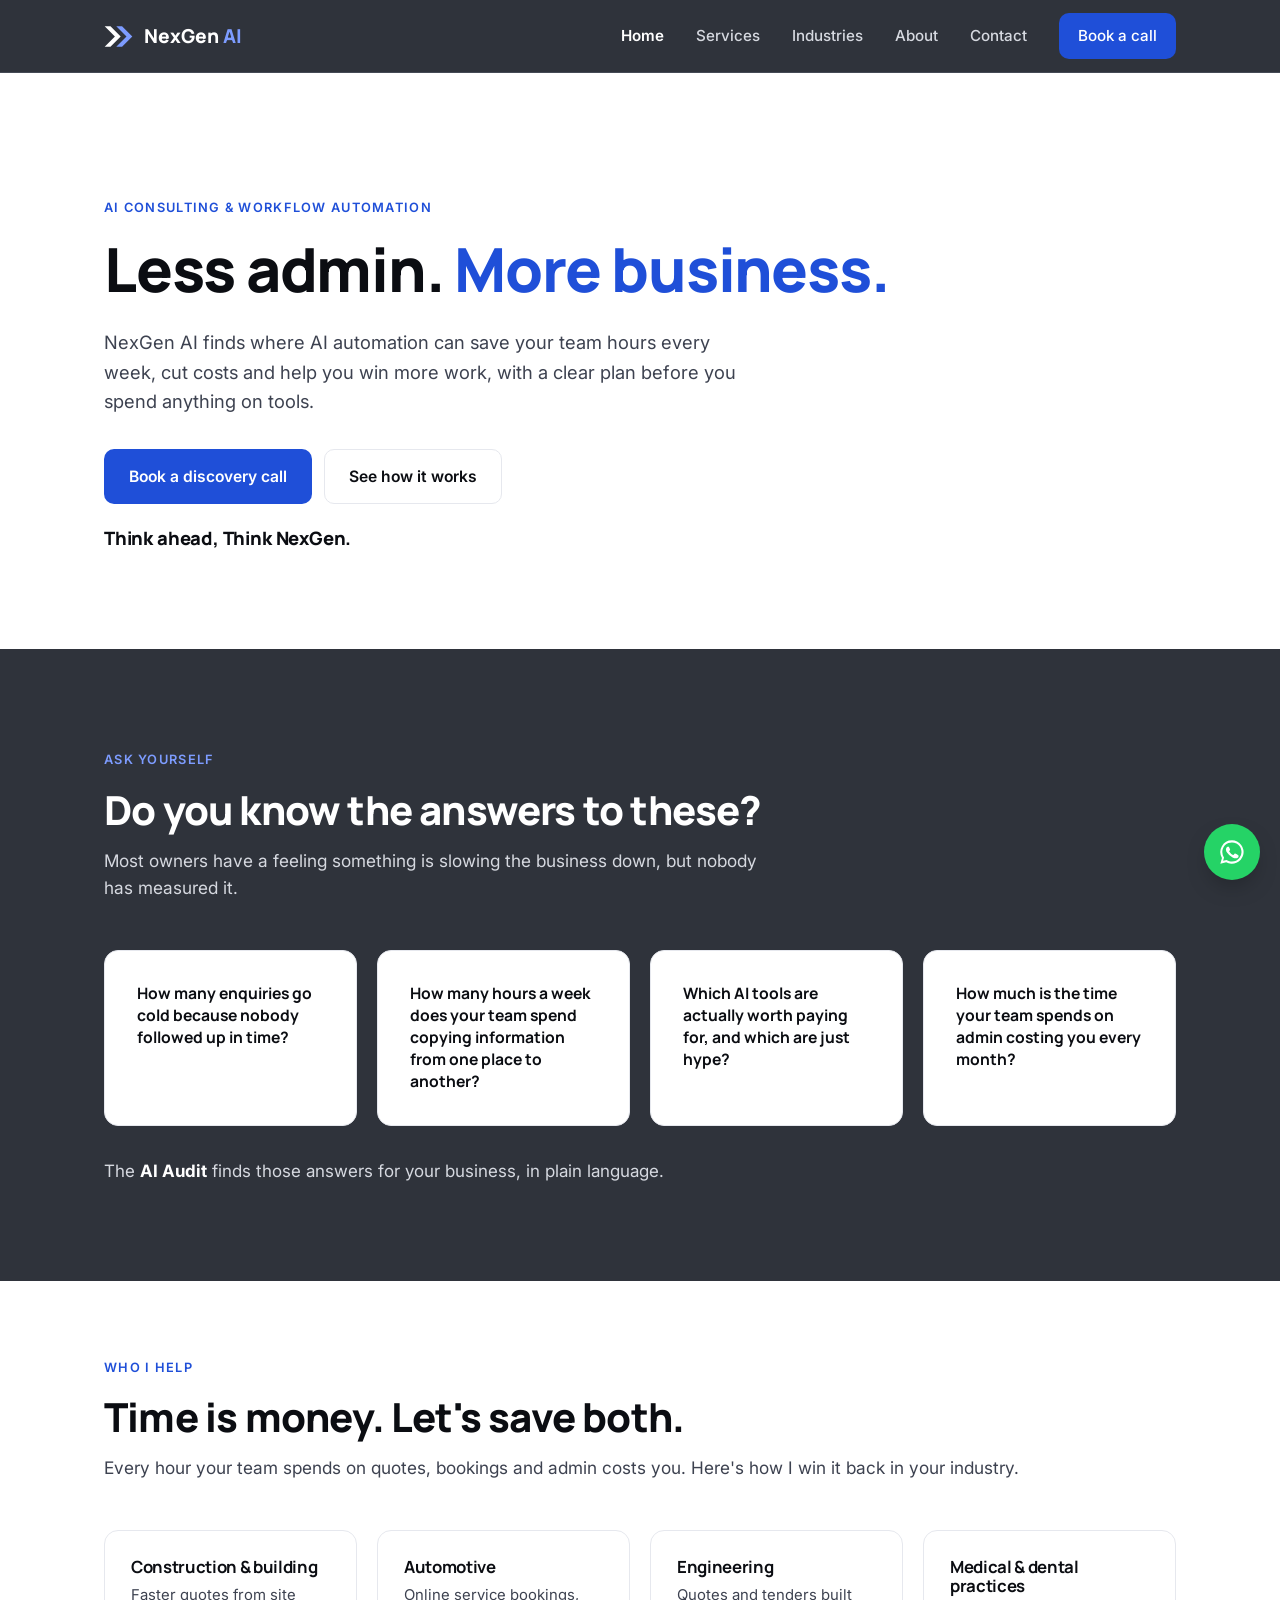
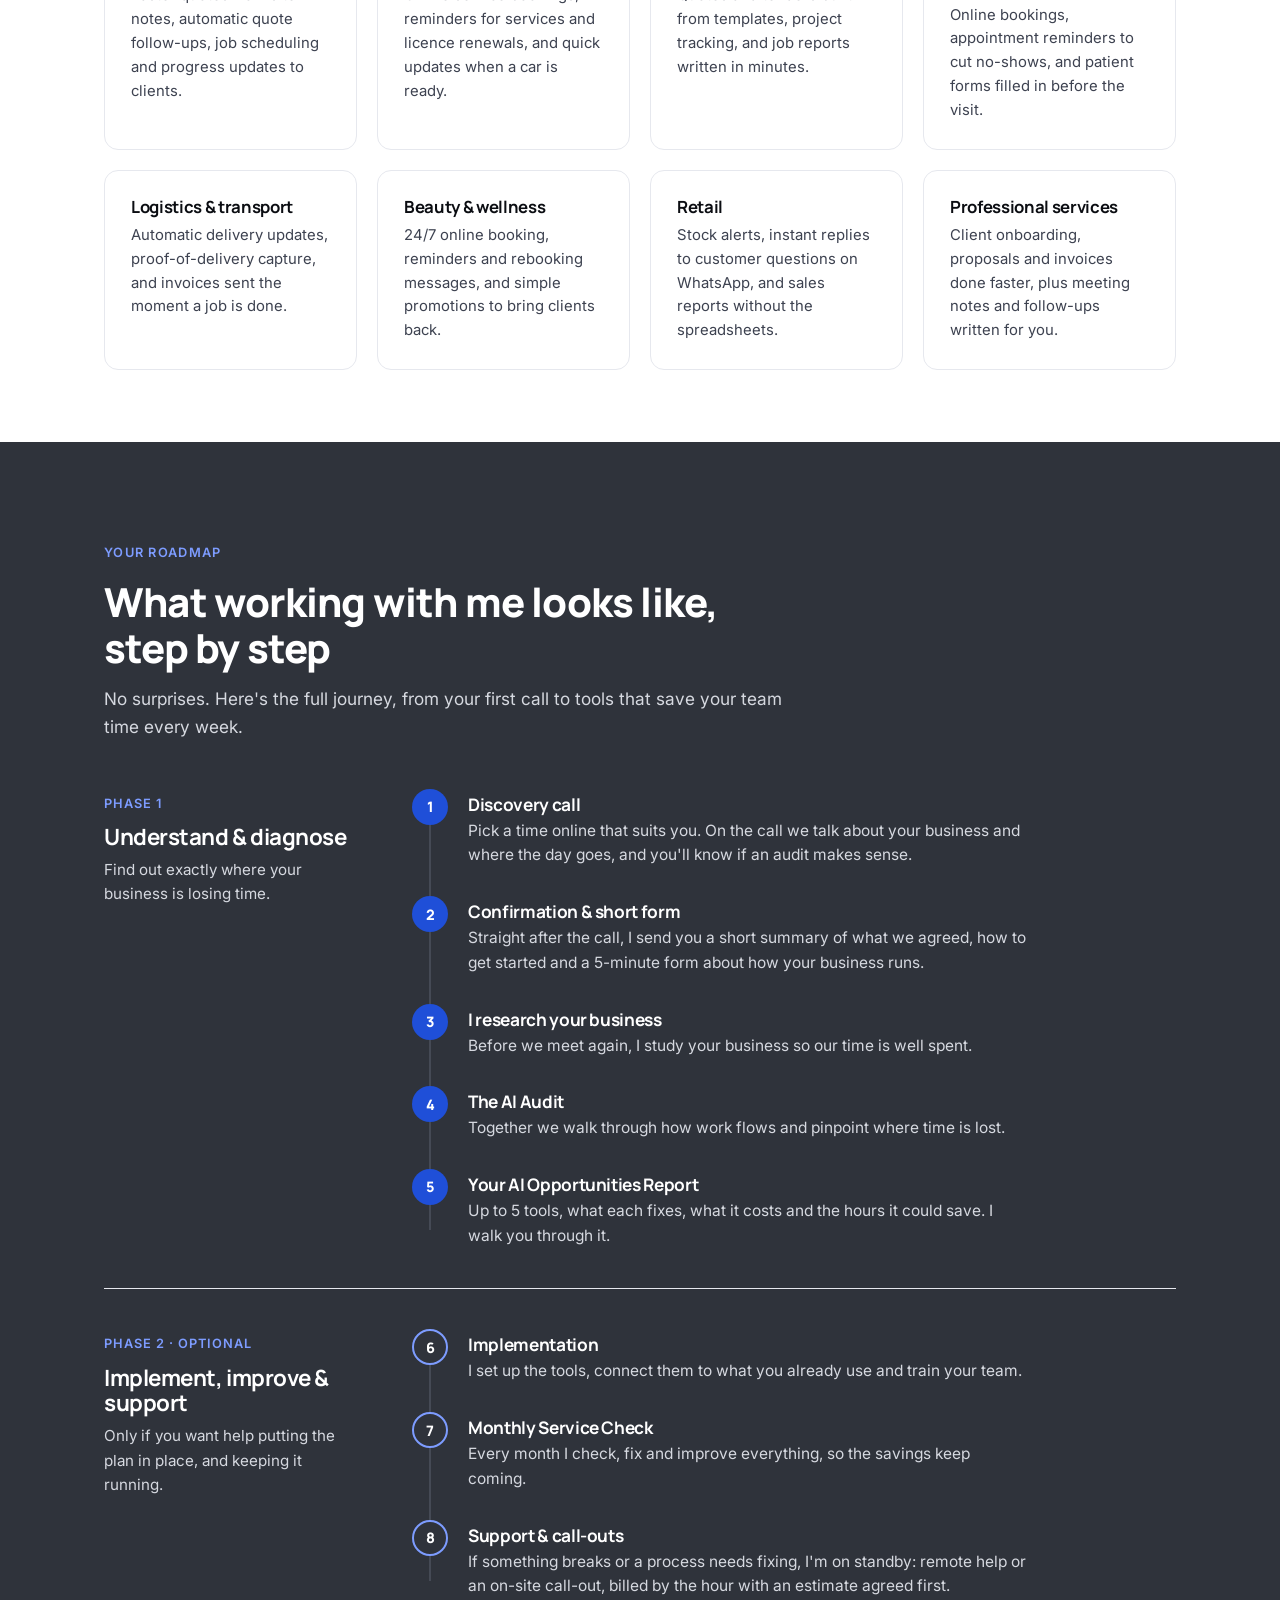
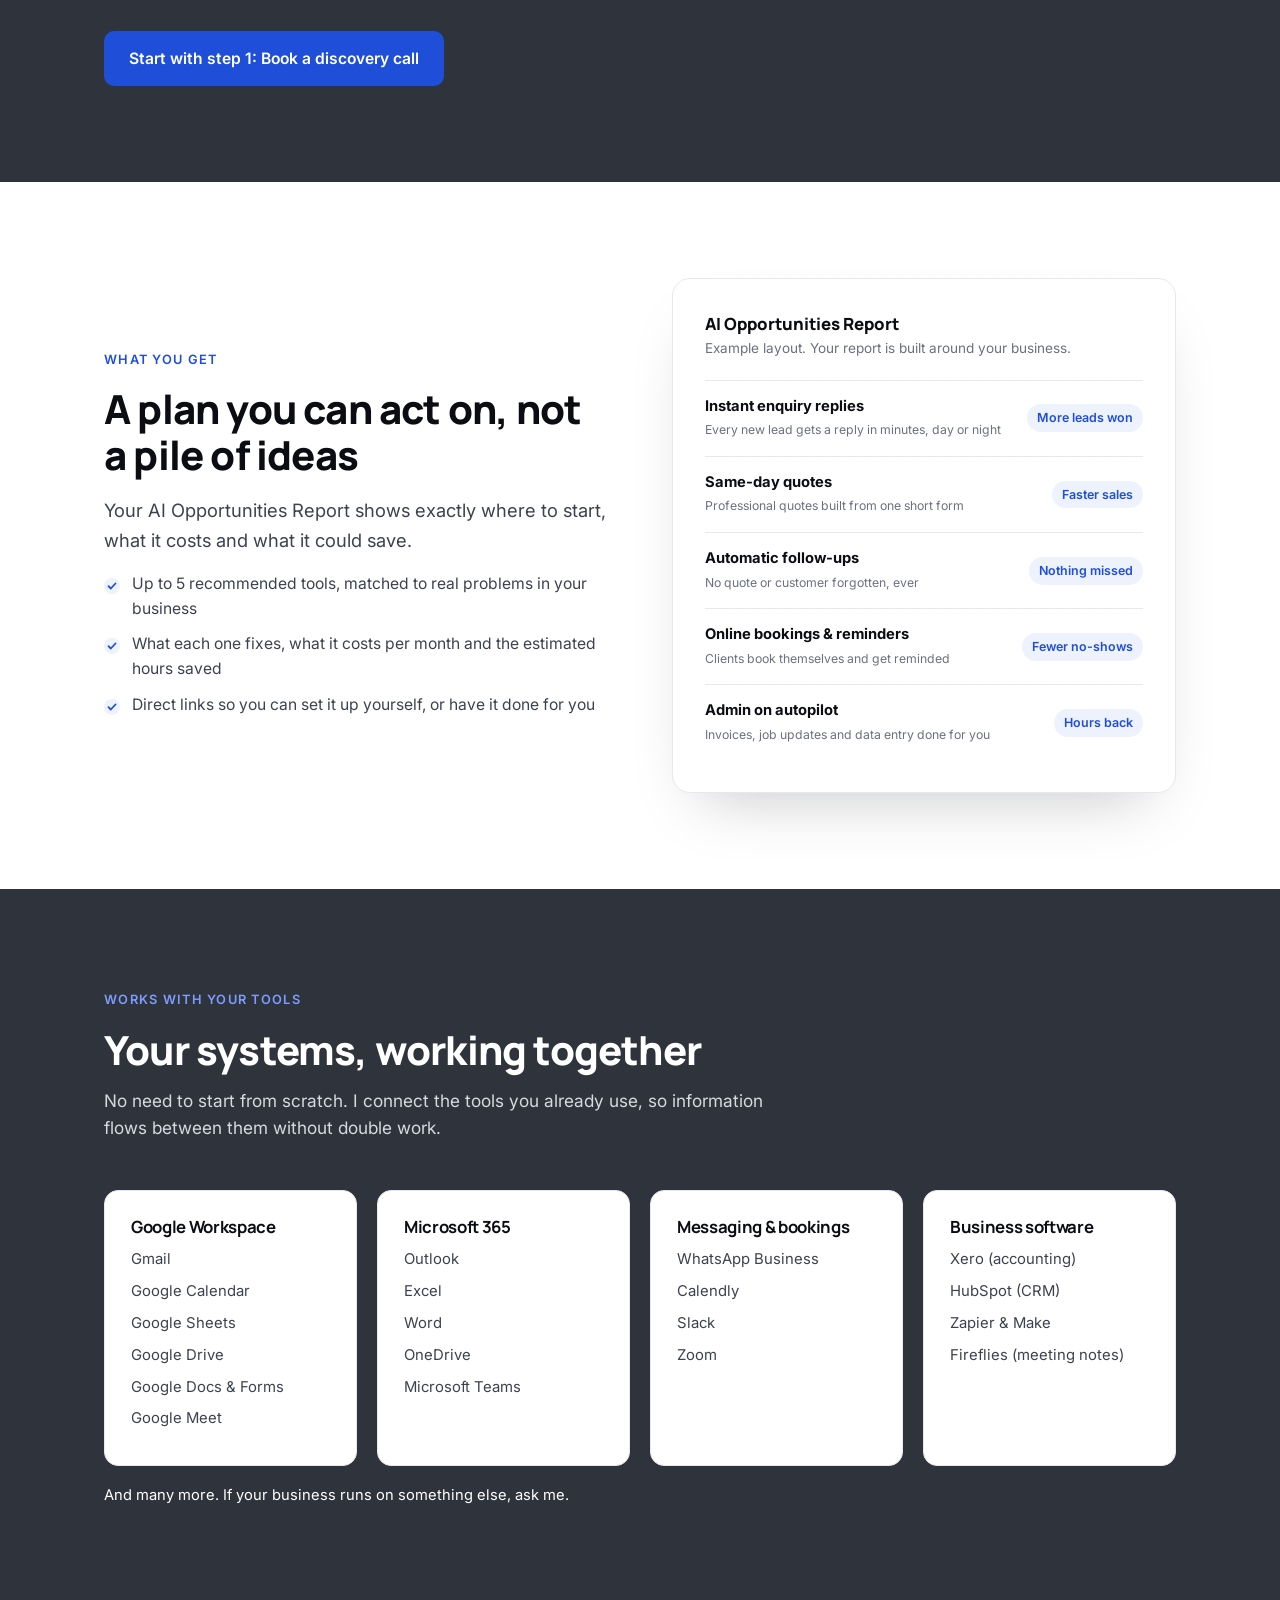
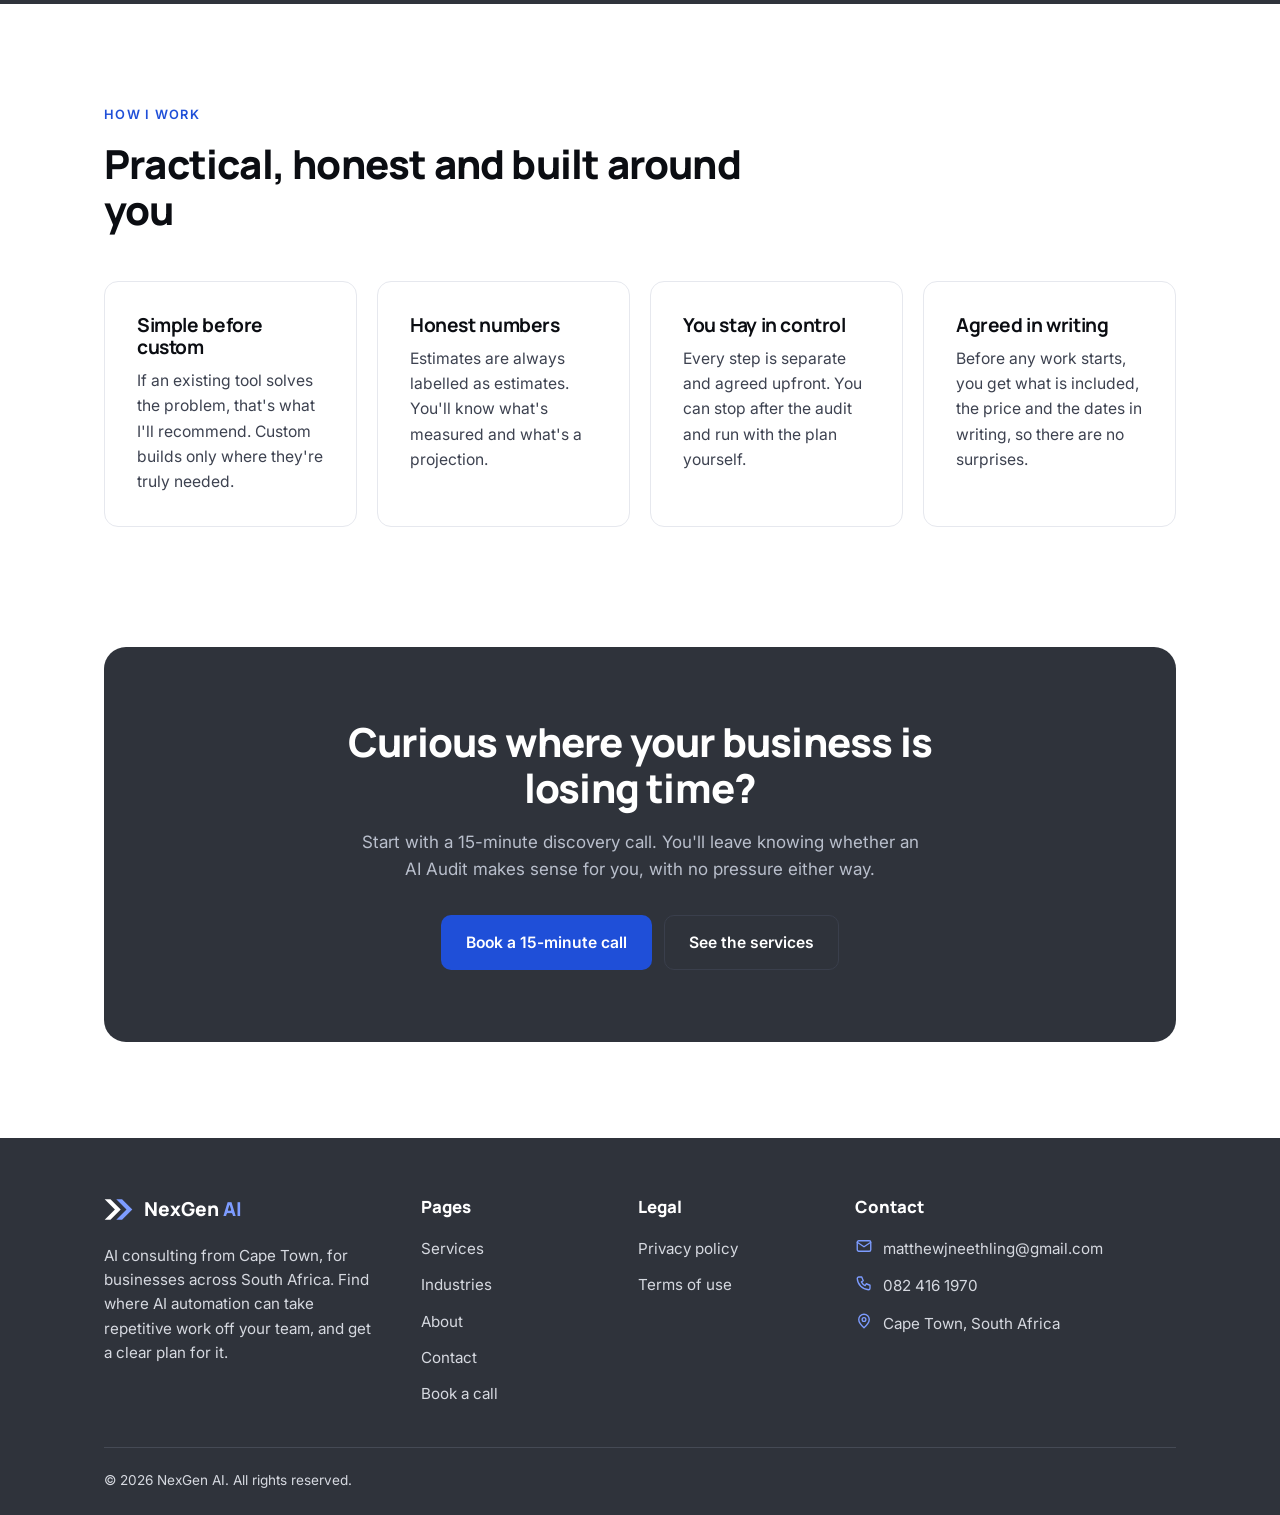
==== commit b46acde4: "update: website — 'AI automation' wording everywhere (not yet published) Co-Authored-By: Claude Sonn" ====
--- a/index.html
+++ b/index.html
@@ -4,12 +4,12 @@
   <meta charset="utf-8">
   <meta name="viewport" content="width=device-width, initial-scale=1">
   <title>NexGen AI | AI Consulting in Cape Town</title>
-  <meta name="description" content="NexGen AI finds where AI and automation can take repetitive work off your team, and gives you a clear, practical plan before you spend on tools.">
+  <meta name="description" content="NexGen AI finds where AI automation can take repetitive work off your team, and gives you a clear, practical plan before you spend on tools.">
   <link rel="preconnect" href="https://fonts.googleapis.com">
   <link rel="preconnect" href="https://fonts.gstatic.com" crossorigin>
   <link href="https://fonts.googleapis.com/css2?family=Inter:wght@400;500;600&family=Manrope:wght@700;800&display=swap" rel="stylesheet">
   <link rel="icon" href="assets/favicon.svg" type="image/svg+xml">
-  <link rel="stylesheet" href="styles.css?v=20">
+  <link rel="stylesheet" href="styles.css?v=24">
   <link rel="stylesheet" href="theme-test.css?v=23">
   <script src="main.js?v=3" defer></script>
 </head>
@@ -33,7 +33,7 @@
   <div class="wrap">
     <span class="eyebrow">AI consulting &amp; workflow automation</span>
     <h1>Less admin. <em>More business.</em></h1>
-    <p class="lead">NexGen AI finds where AI and automation can save your team hours every week, cut costs and help you win more work, with a clear plan before you spend anything on tools.</p>
+    <p class="lead">NexGen AI finds where AI automation can save your team hours every week, cut costs and help you win more work, with a clear plan before you spend anything on tools.</p>
     <div class="btn-row">
       <a href="book.html" class="btn btn-primary">Book a discovery call</a>
       <a href="#how-it-works" class="btn btn-ghost">See how it works</a>
@@ -183,7 +183,7 @@
     <div class="footer-cols">
       <div class="fcol fcol-brand">
         <a href="index.html" class="logo"><svg class="logo-mark" viewBox="0 0 44 36" aria-hidden="true"><path d="M1 3H9.5L24.5 18L9.5 33H1L16 18Z" class="chev-a block"/><path d="M18 3H26.5L41.5 18L26.5 33H18L33 18Z" class="chev-b block"/></svg><span>NexGen <span class="ai">AI</span></span></a>
-        <p>AI consulting from Cape Town, for businesses across South Africa. Find where AI and automation can take repetitive work off your team, and get a clear plan for it.</p>
+        <p>AI consulting from Cape Town, for businesses across South Africa. Find where AI automation can take repetitive work off your team, and get a clear plan for it.</p>
       </div>
       <div class="fcol">
         <h4>Pages</h4>
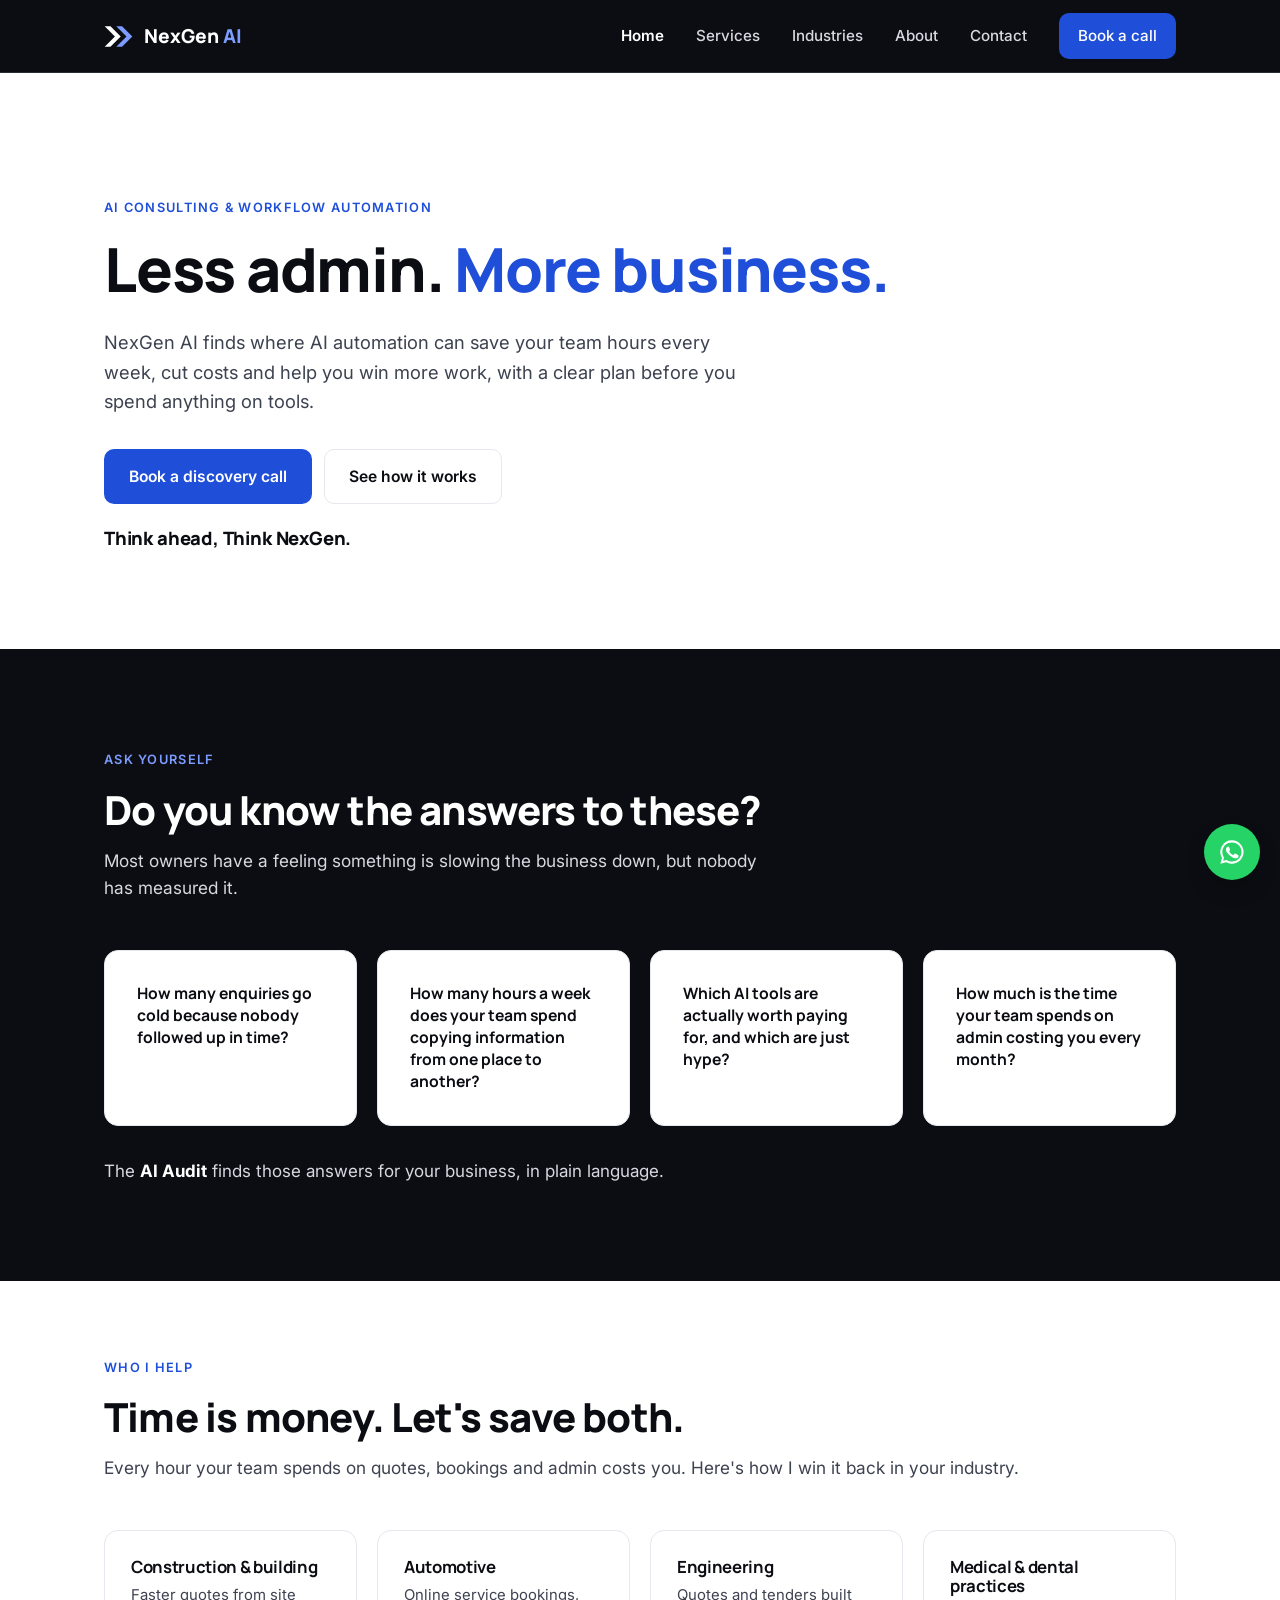
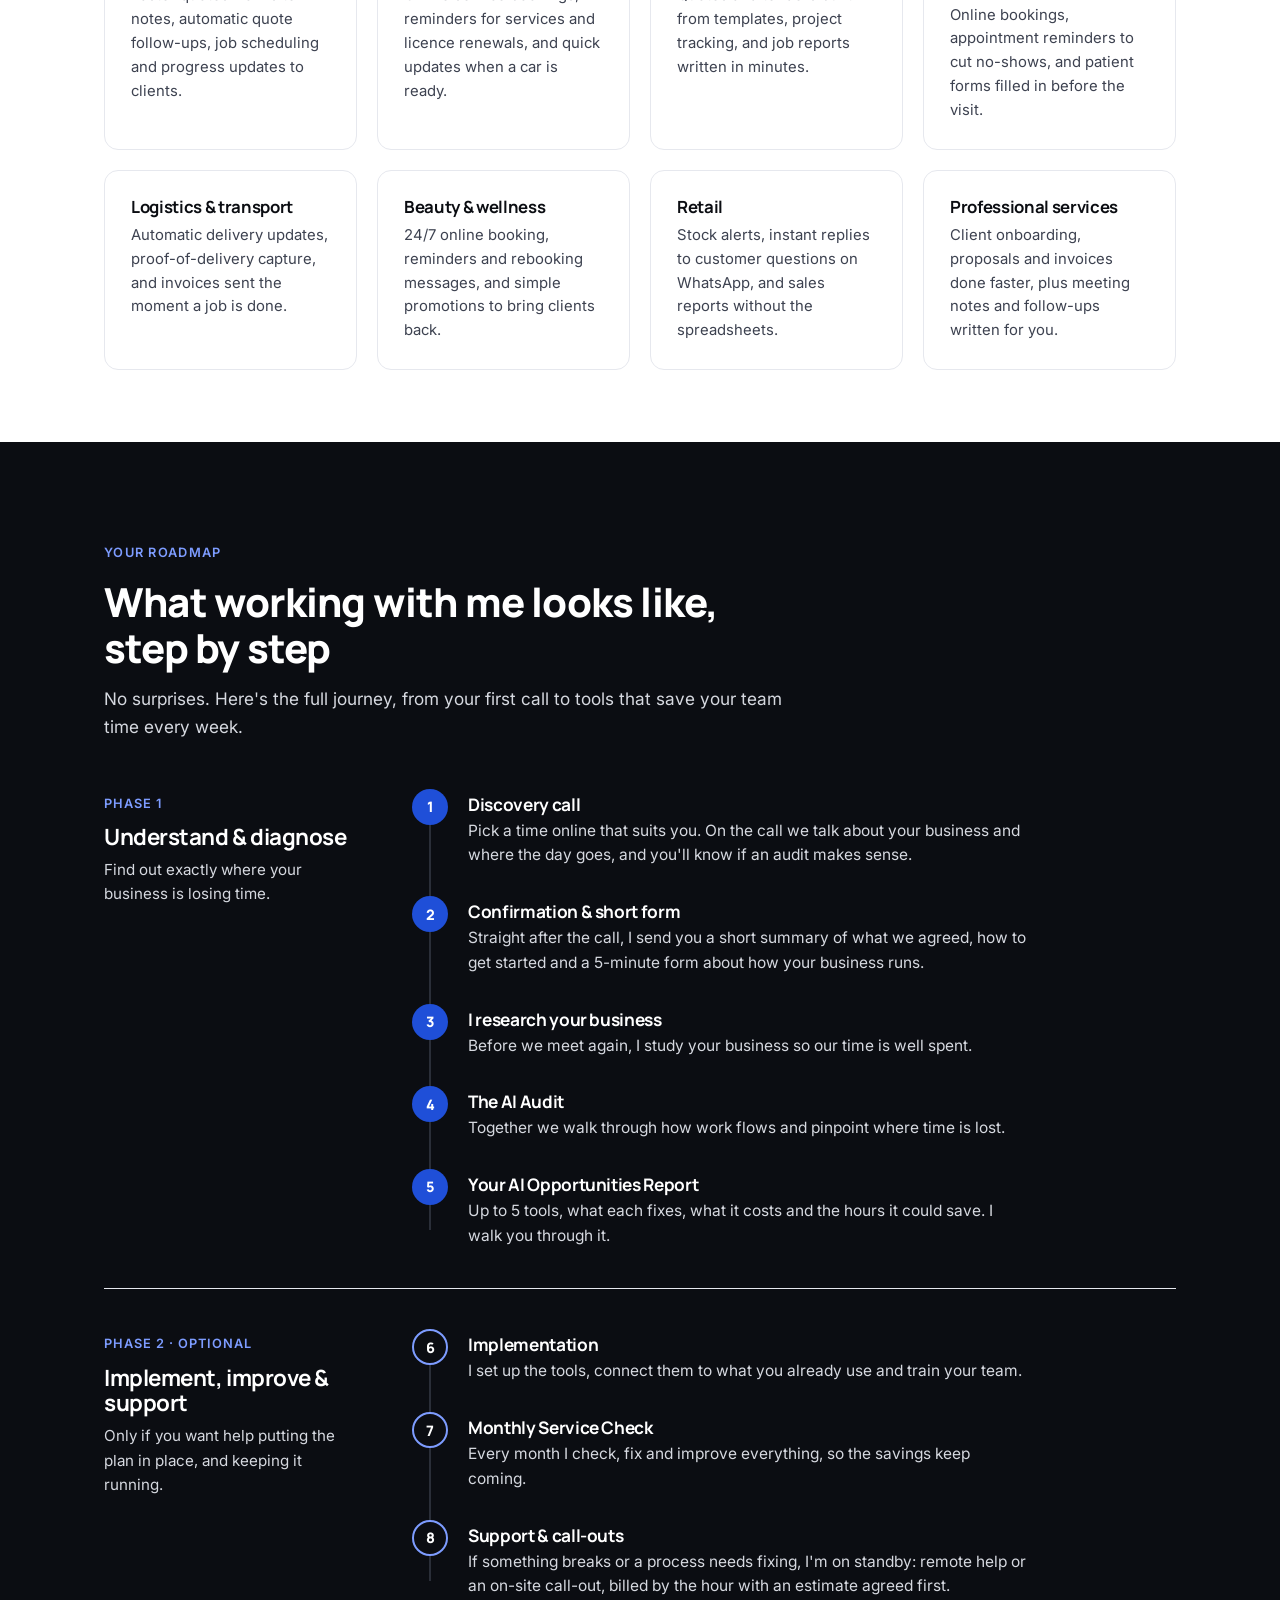
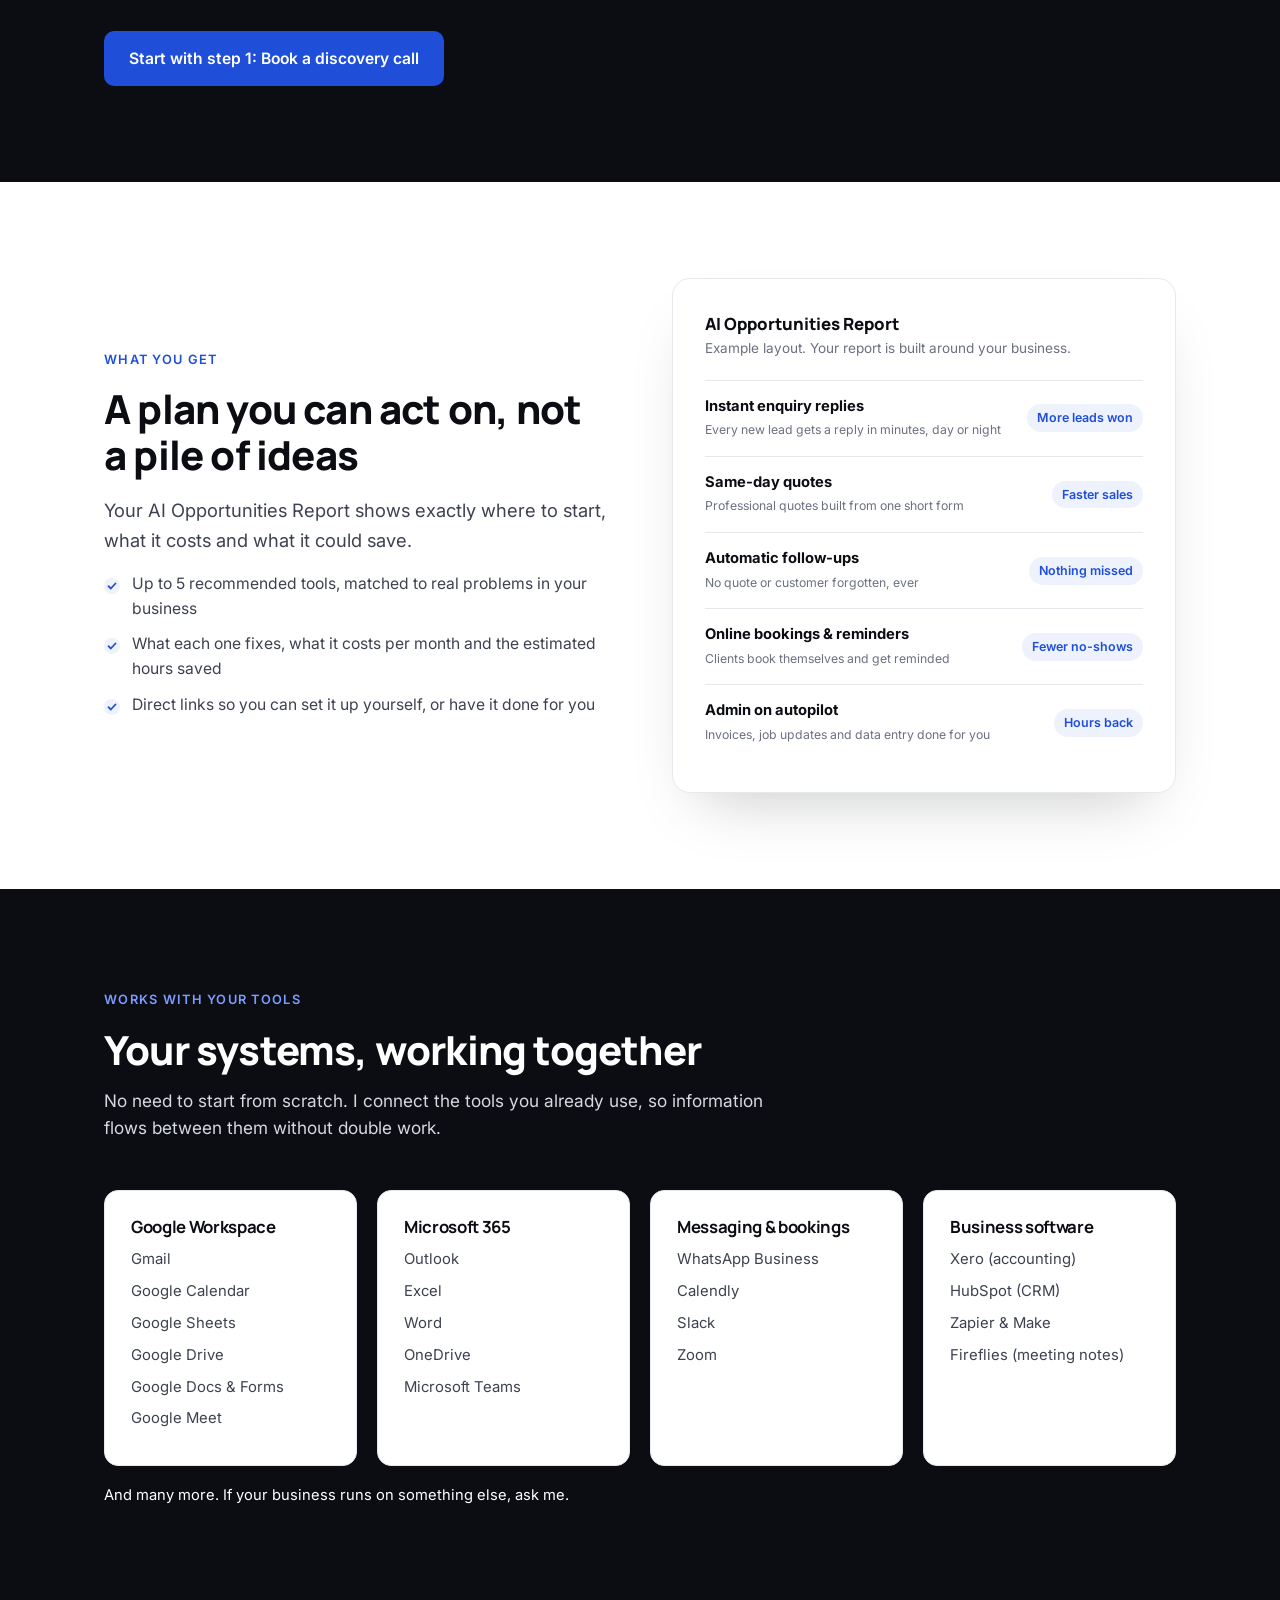
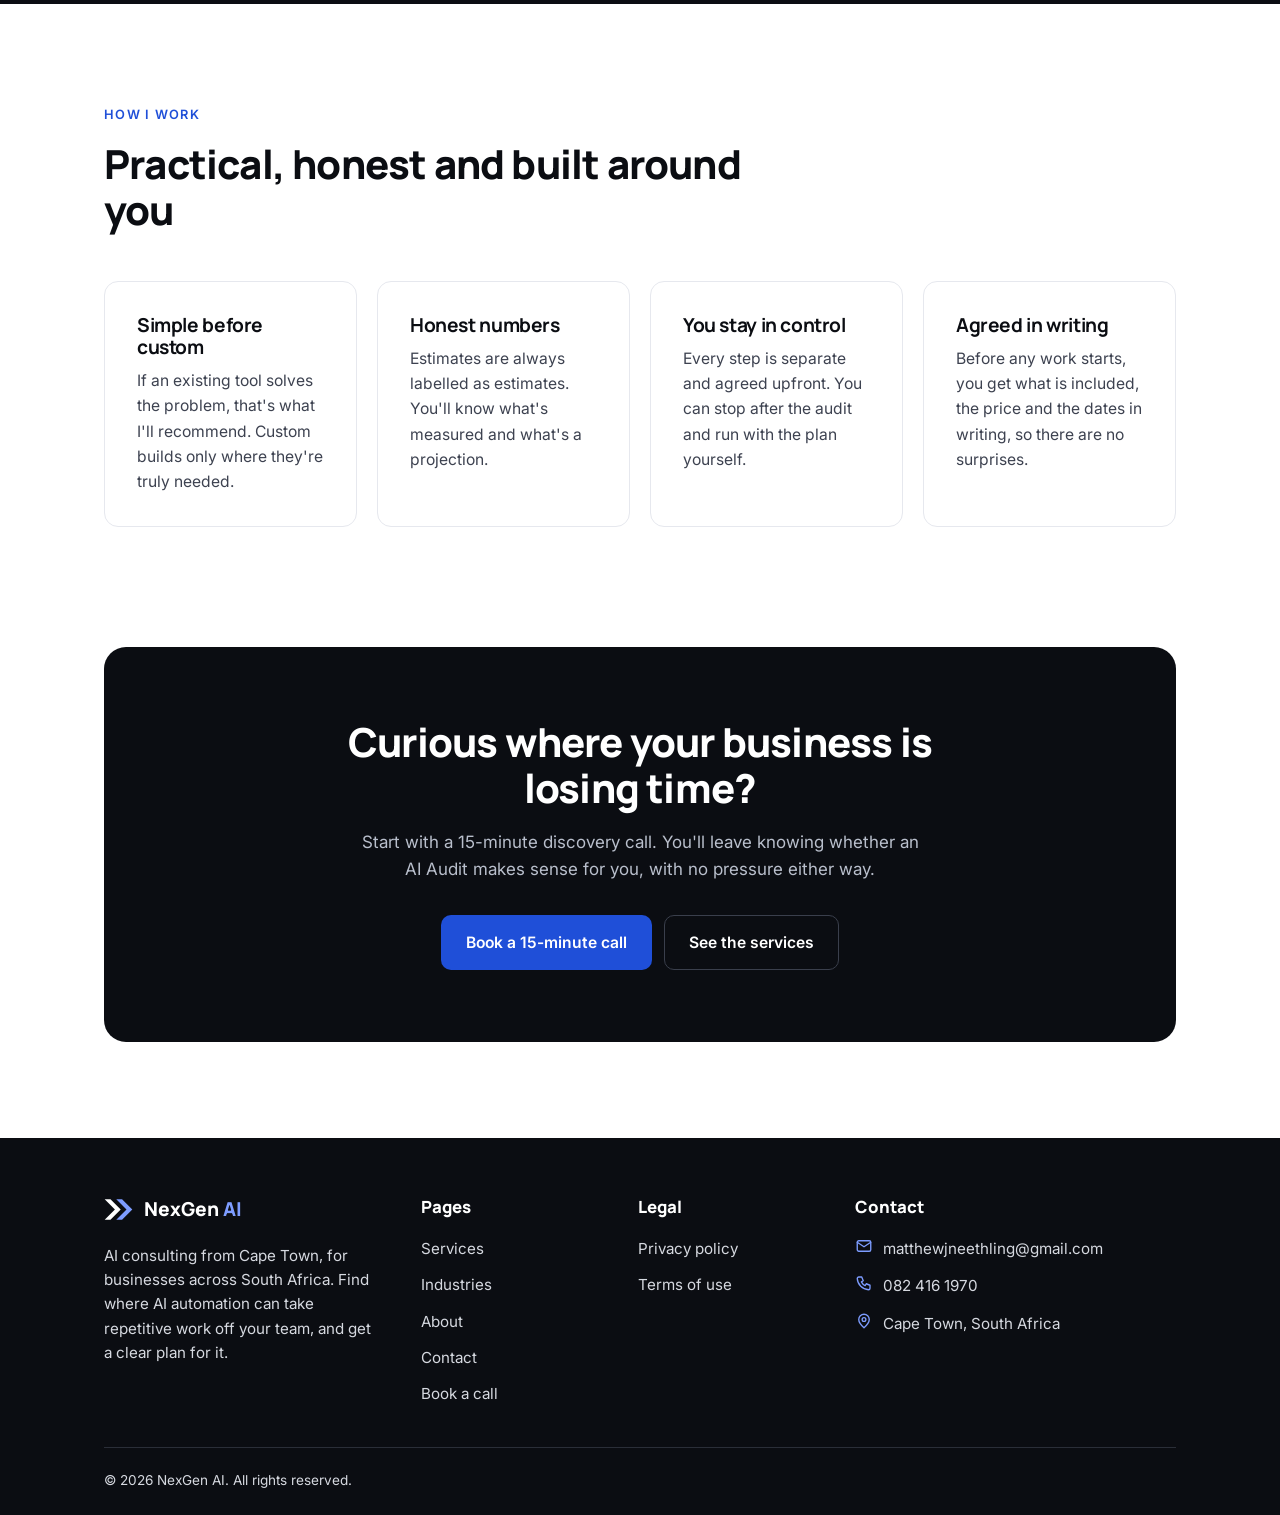
==== commit 059c5d98: "update: website — near-black theme, booking page, footer, AI automation wording Co-Authored-By: Clau" ====
--- a/index.html
+++ b/index.html
@@ -10,7 +10,7 @@
   <link href="https://fonts.googleapis.com/css2?family=Inter:wght@400;500;600&family=Manrope:wght@700;800&display=swap" rel="stylesheet">
   <link rel="icon" href="assets/favicon.svg" type="image/svg+xml">
   <link rel="stylesheet" href="styles.css?v=24">
-  <link rel="stylesheet" href="theme-test.css?v=23">
+  <link rel="stylesheet" href="theme-test.css?v=24">
   <script src="main.js?v=3" defer></script>
 </head>
 <body>
--- a/theme-test.css
+++ b/theme-test.css
@@ -1,5 +1,5 @@
 /* TEST THEME — gray/white rhythm (remove this file + link to reset) */
-:root { --gray-band: #2f333b; --gray-band-line: #454a55; }
+:root { --gray-band: #0b0d12; --gray-band-line: #2a2e38; }
 .site-header { background: var(--gray-band); border-bottom-color: var(--gray-band-line); }
 .site-header .logo, .site-header .logo span { color: #fff; }
 .site-header .logo-mark .chev-a { stroke: #fff; }
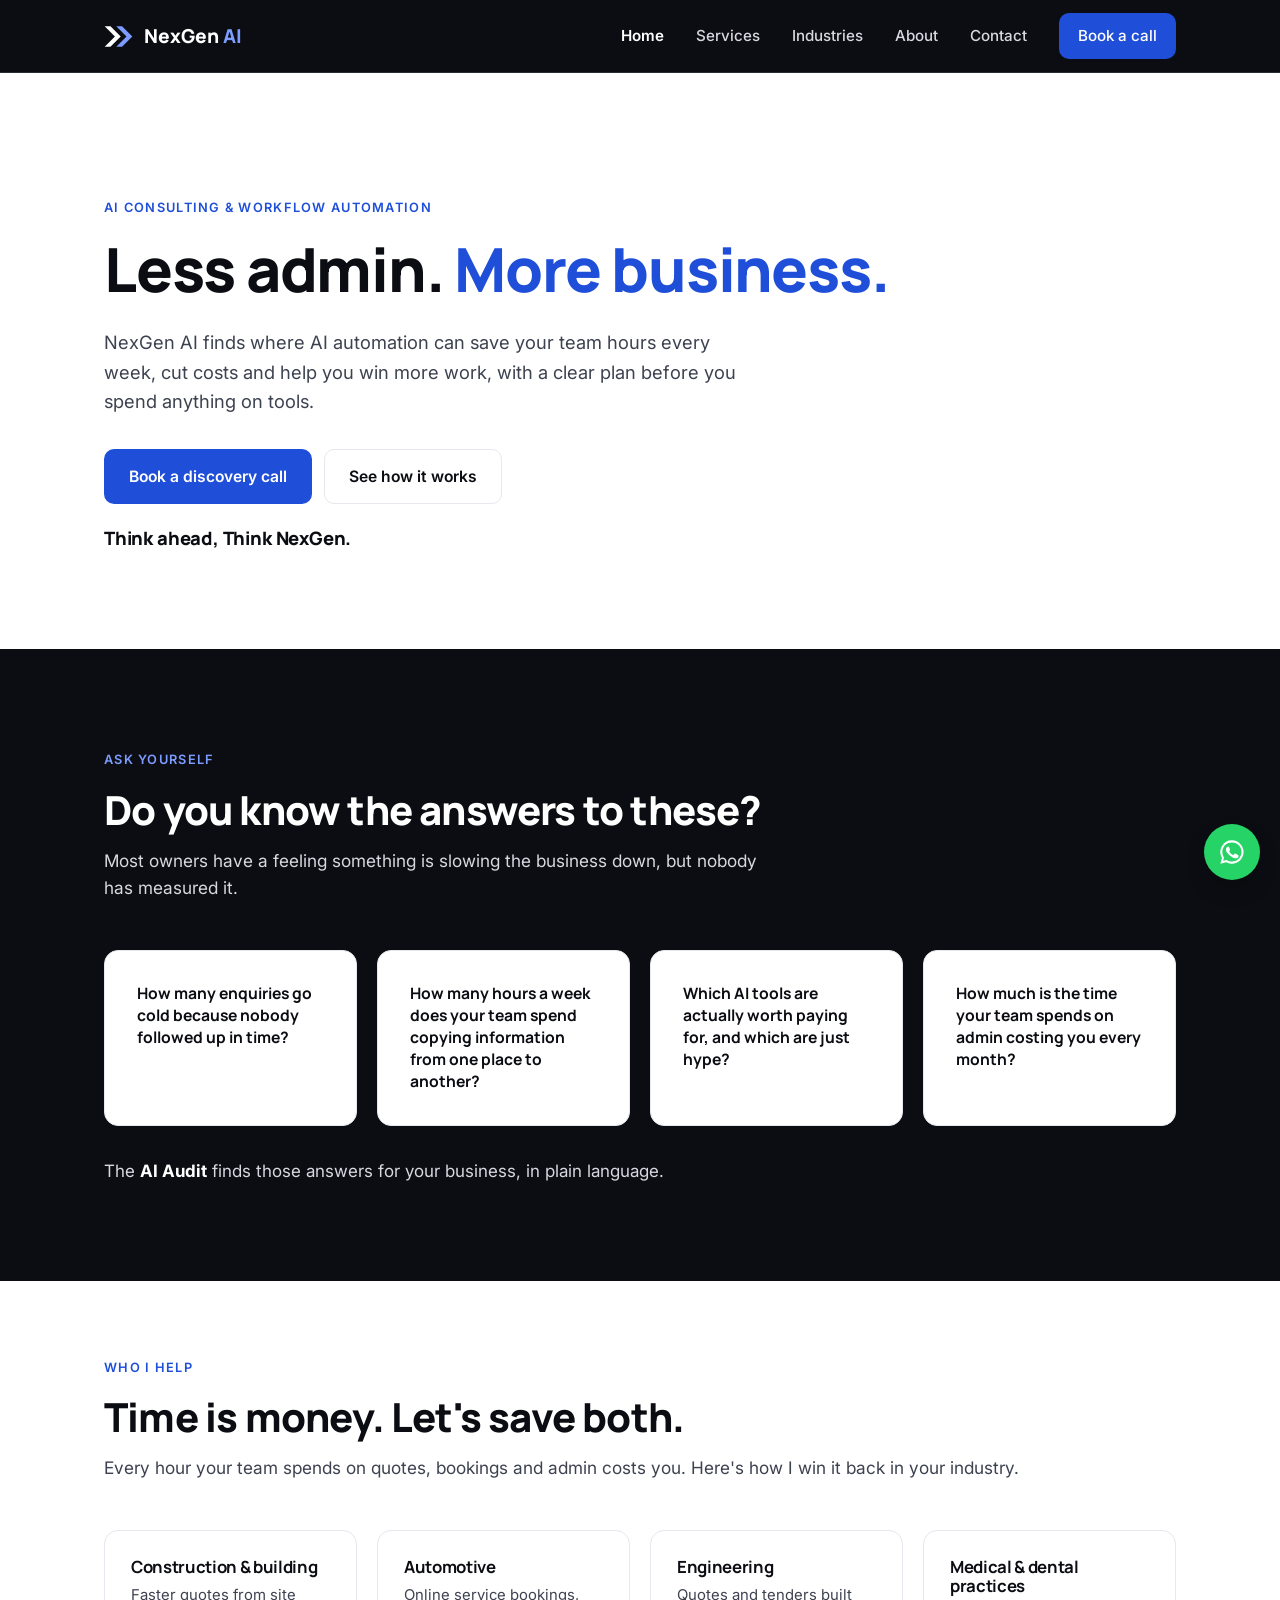
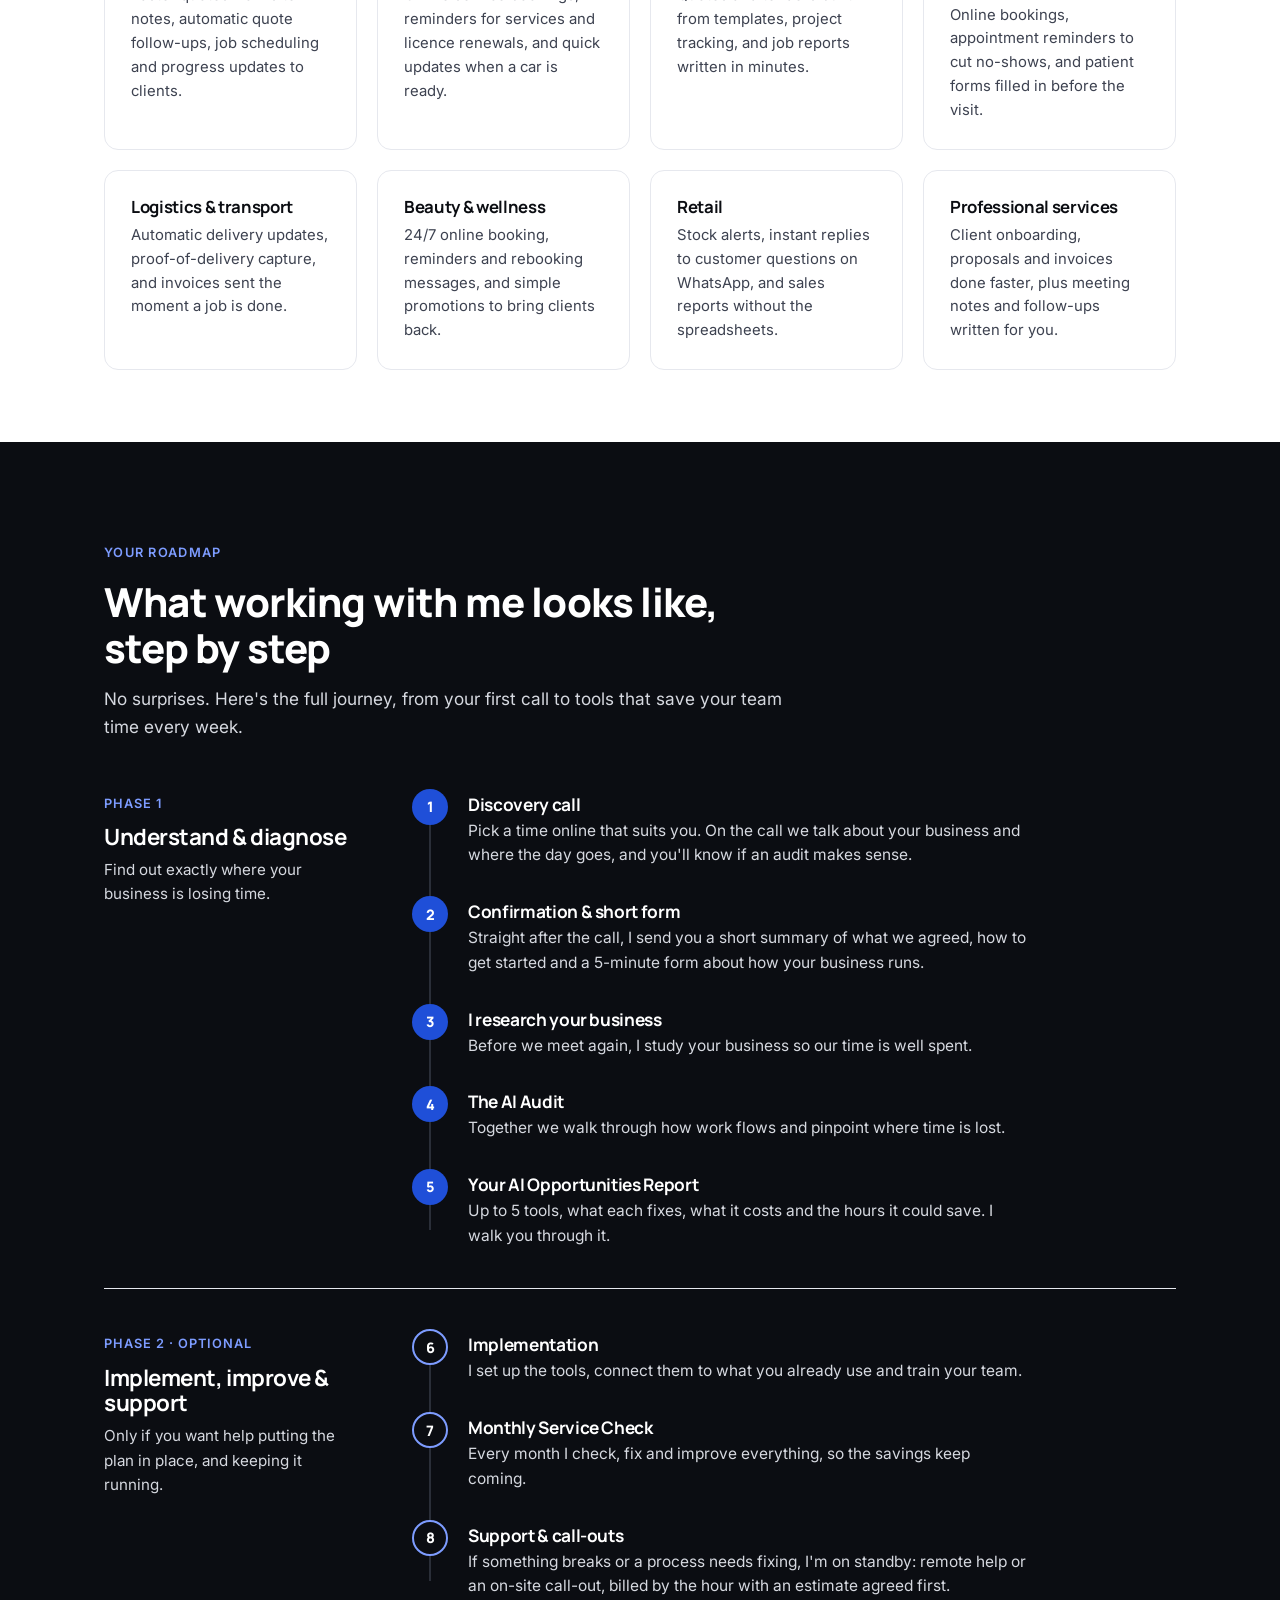
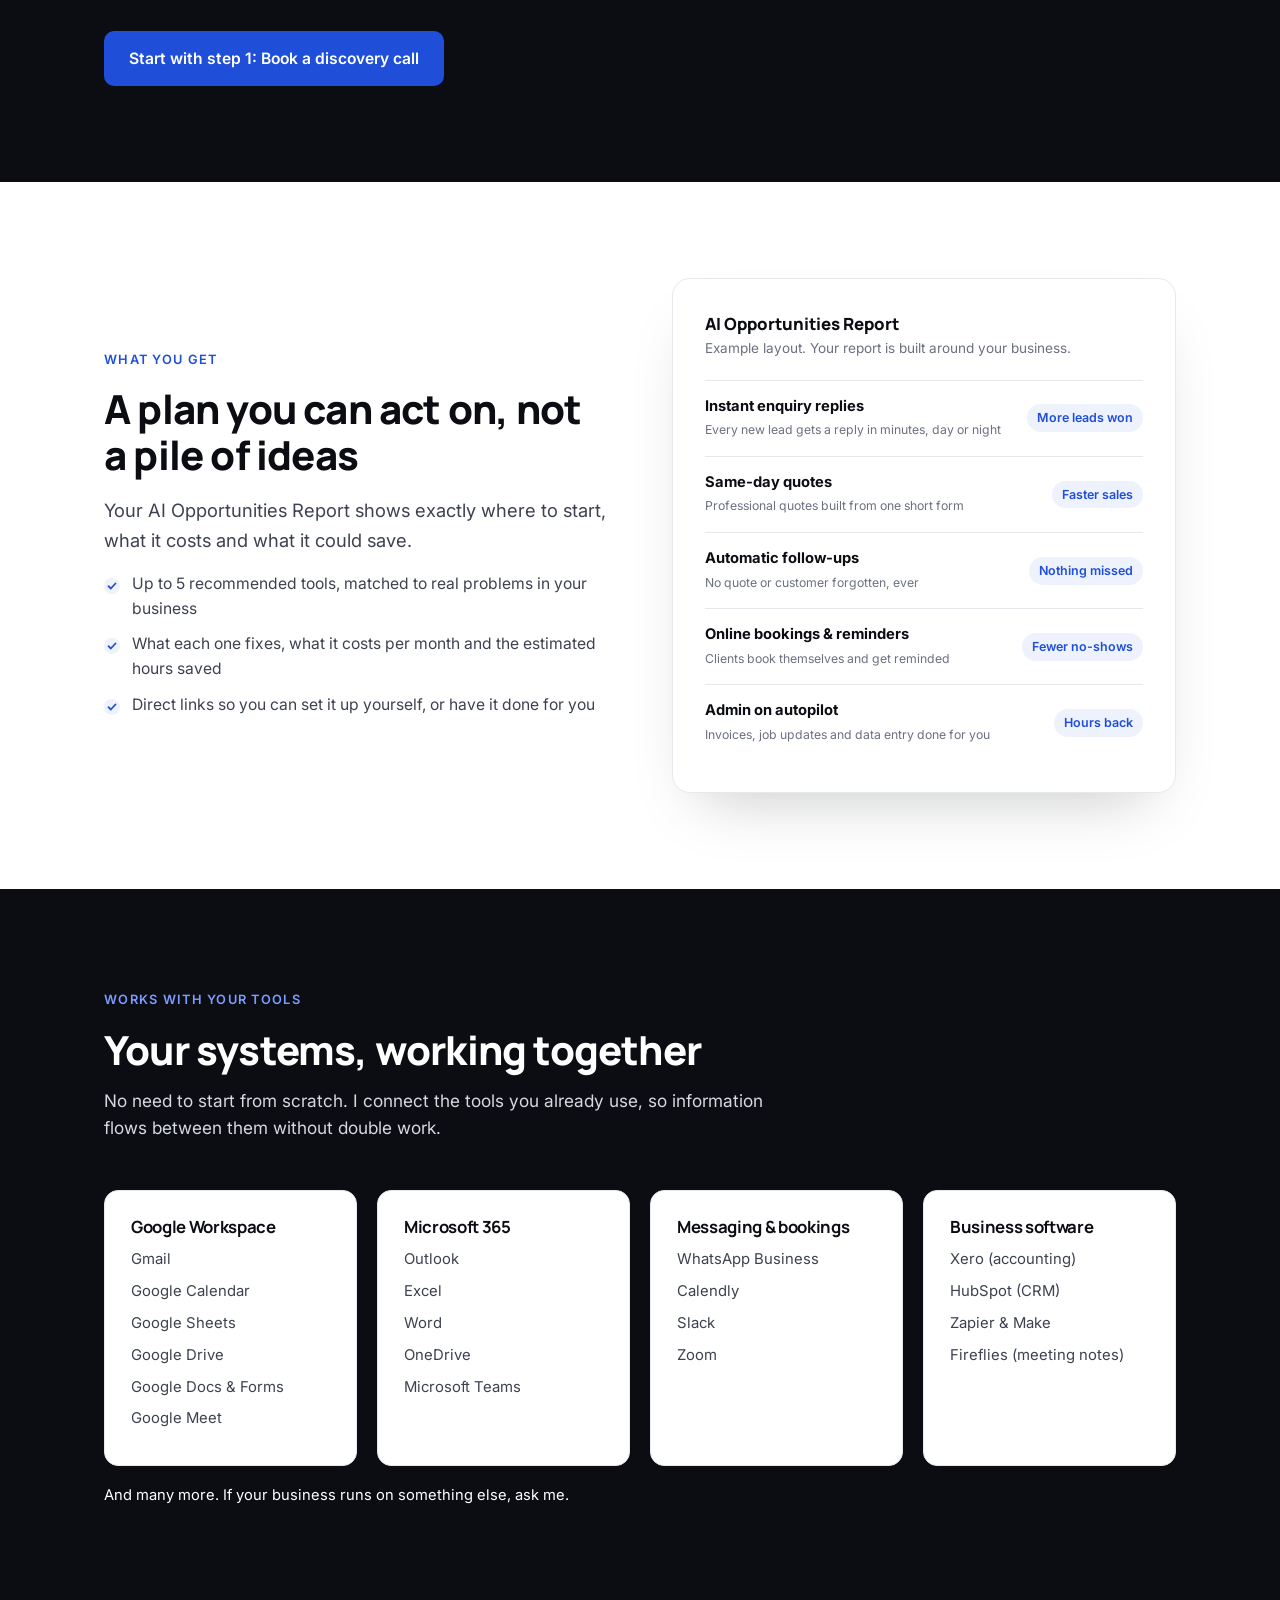
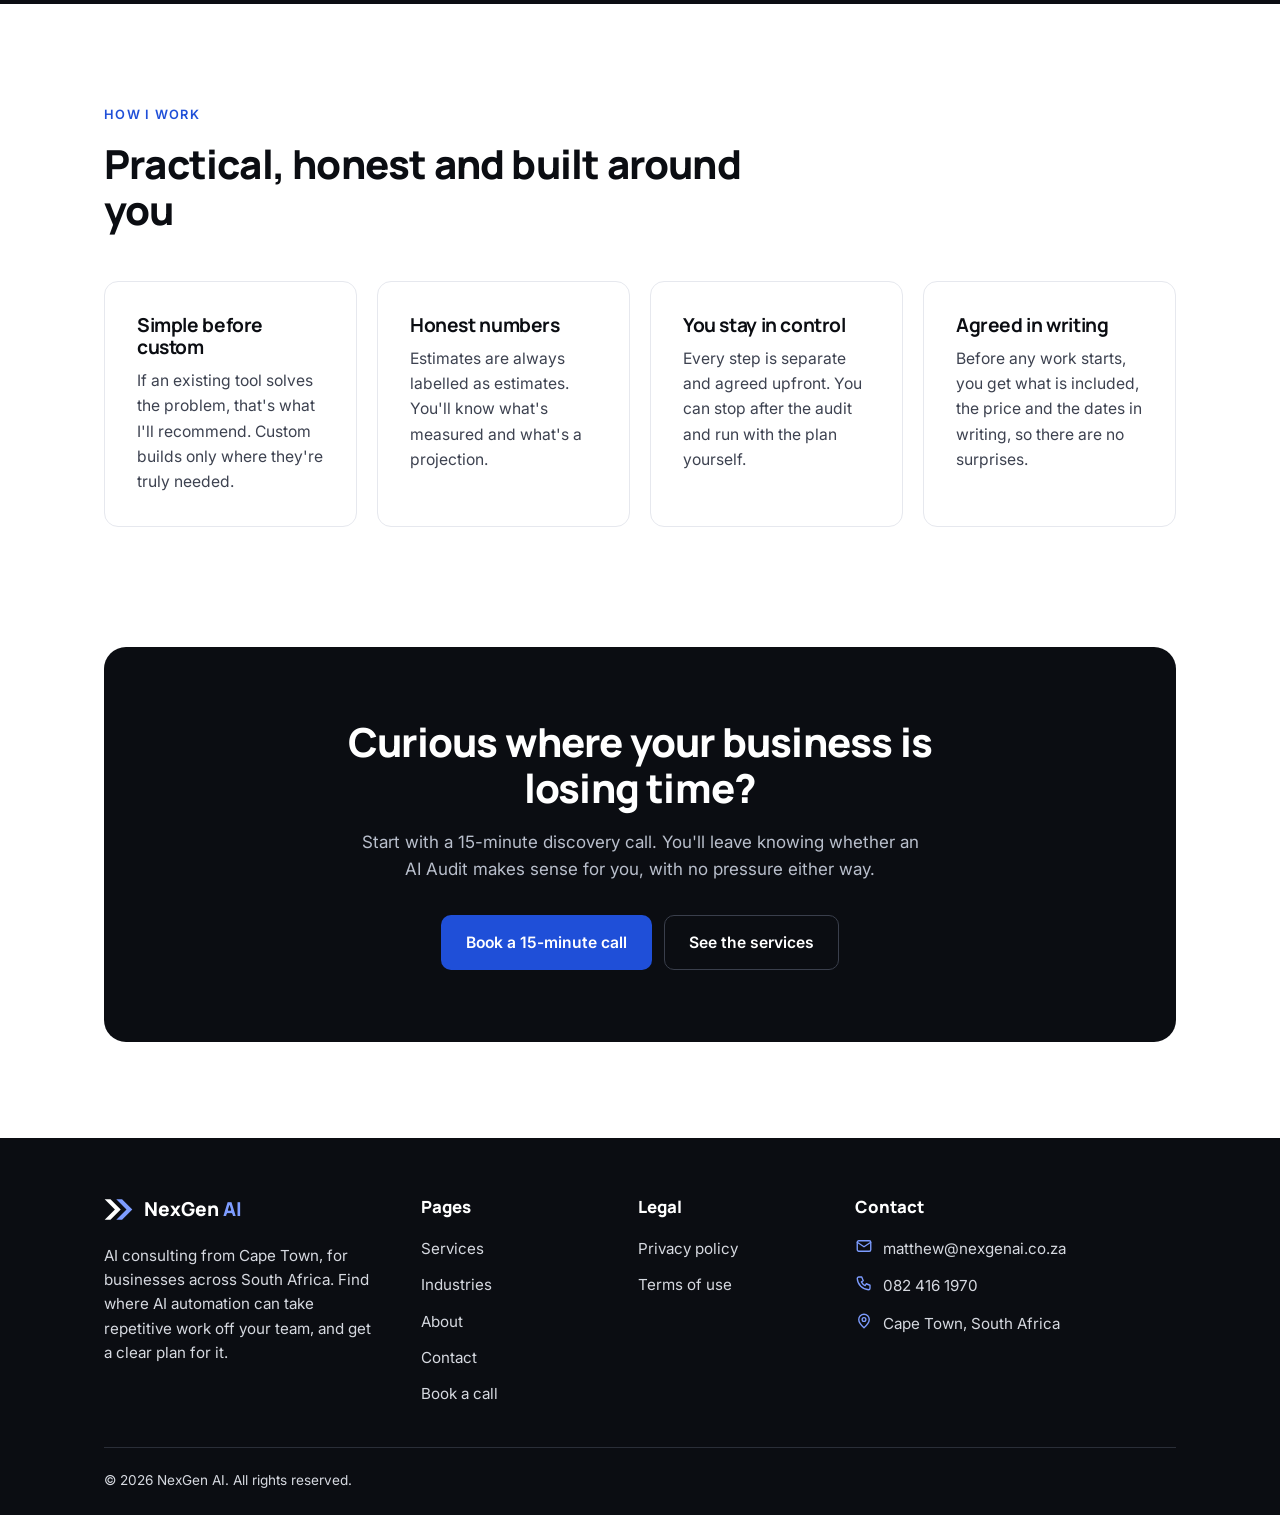
==== commit cfd76b50: "fix: website shows business email in visible text; support rates R250 remote / R500 on-site (audits " ====
--- a/index.html
+++ b/index.html
@@ -12,6 +12,8 @@
   <link rel="stylesheet" href="styles.css?v=24">
   <link rel="stylesheet" href="theme-test.css?v=24">
   <script src="main.js?v=3" defer></script>
+  <link rel="canonical" href="https://nexgenai.co.za/">
+  <script type="application/ld+json">{"@context":"https://schema.org","@type":"ProfessionalService","name":"NexGen AI","url":"https://nexgenai.co.za/","telephone":"+27824161970","description":"AI consulting and workflow automation for businesses in Cape Town and across South Africa.","areaServed":"South Africa","address":{"@type":"PostalAddress","addressLocality":"Cape Town","addressCountry":"ZA"},"founder":{"@type":"Person","name":"Matthew Neethling"}}</script>
 </head>
 <body>
 <header class="site-header">
@@ -195,7 +197,7 @@
       </div>
       <div class="fcol">
         <h4>Contact</h4>
-        <ul class="fcontact"><li><a href="mailto:matthewjneethling@gmail.com" aria-label="Email"><svg class="ficon" viewBox="0 0 24 24" aria-hidden="true"><rect x="3" y="5" width="18" height="14" rx="2"/><path d="m3 7 9 6 9-6"/></svg><span>matthewjneethling@<wbr>gmail.com</span></a></li><li><a href="tel:+27824161970" aria-label="Phone"><svg class="ficon" viewBox="0 0 24 24" aria-hidden="true"><path d="M5 4h4l2 5-2.5 1.5a11 11 0 0 0 5 5L15 13l5 2v4a2 2 0 0 1-2 2A16 16 0 0 1 3 6a2 2 0 0 1 2-2z"/></svg><span>082 416 1970</span></a></li><li><span class="floc" aria-label="Location"><svg class="ficon" viewBox="0 0 24 24" aria-hidden="true"><path d="M12 21s-7-6.2-7-11a7 7 0 0 1 14 0c0 4.8-7 11-7 11z"/><circle cx="12" cy="10" r="2.5"/></svg><span>Cape Town, South Africa</span></span></li></ul>
+        <ul class="fcontact"><li><a href="mailto:matthew@nexgenai.co.za" aria-label="Email"><svg class="ficon" viewBox="0 0 24 24" aria-hidden="true"><rect x="3" y="5" width="18" height="14" rx="2"/><path d="m3 7 9 6 9-6"/></svg><span>matthew@<wbr>nexgenai.co.za</span></a></li><li><a href="tel:+27824161970" aria-label="Phone"><svg class="ficon" viewBox="0 0 24 24" aria-hidden="true"><path d="M5 4h4l2 5-2.5 1.5a11 11 0 0 0 5 5L15 13l5 2v4a2 2 0 0 1-2 2A16 16 0 0 1 3 6a2 2 0 0 1 2-2z"/></svg><span>082 416 1970</span></a></li><li><span class="floc" aria-label="Location"><svg class="ficon" viewBox="0 0 24 24" aria-hidden="true"><path d="M12 21s-7-6.2-7-11a7 7 0 0 1 14 0c0 4.8-7 11-7 11z"/><circle cx="12" cy="10" r="2.5"/></svg><span>Cape Town, South Africa</span></span></li></ul>
       </div>
     </div>
     <div class="footer-bottom"><span>© <span data-year>2026</span> NexGen AI. All rights reserved.</span></div>
